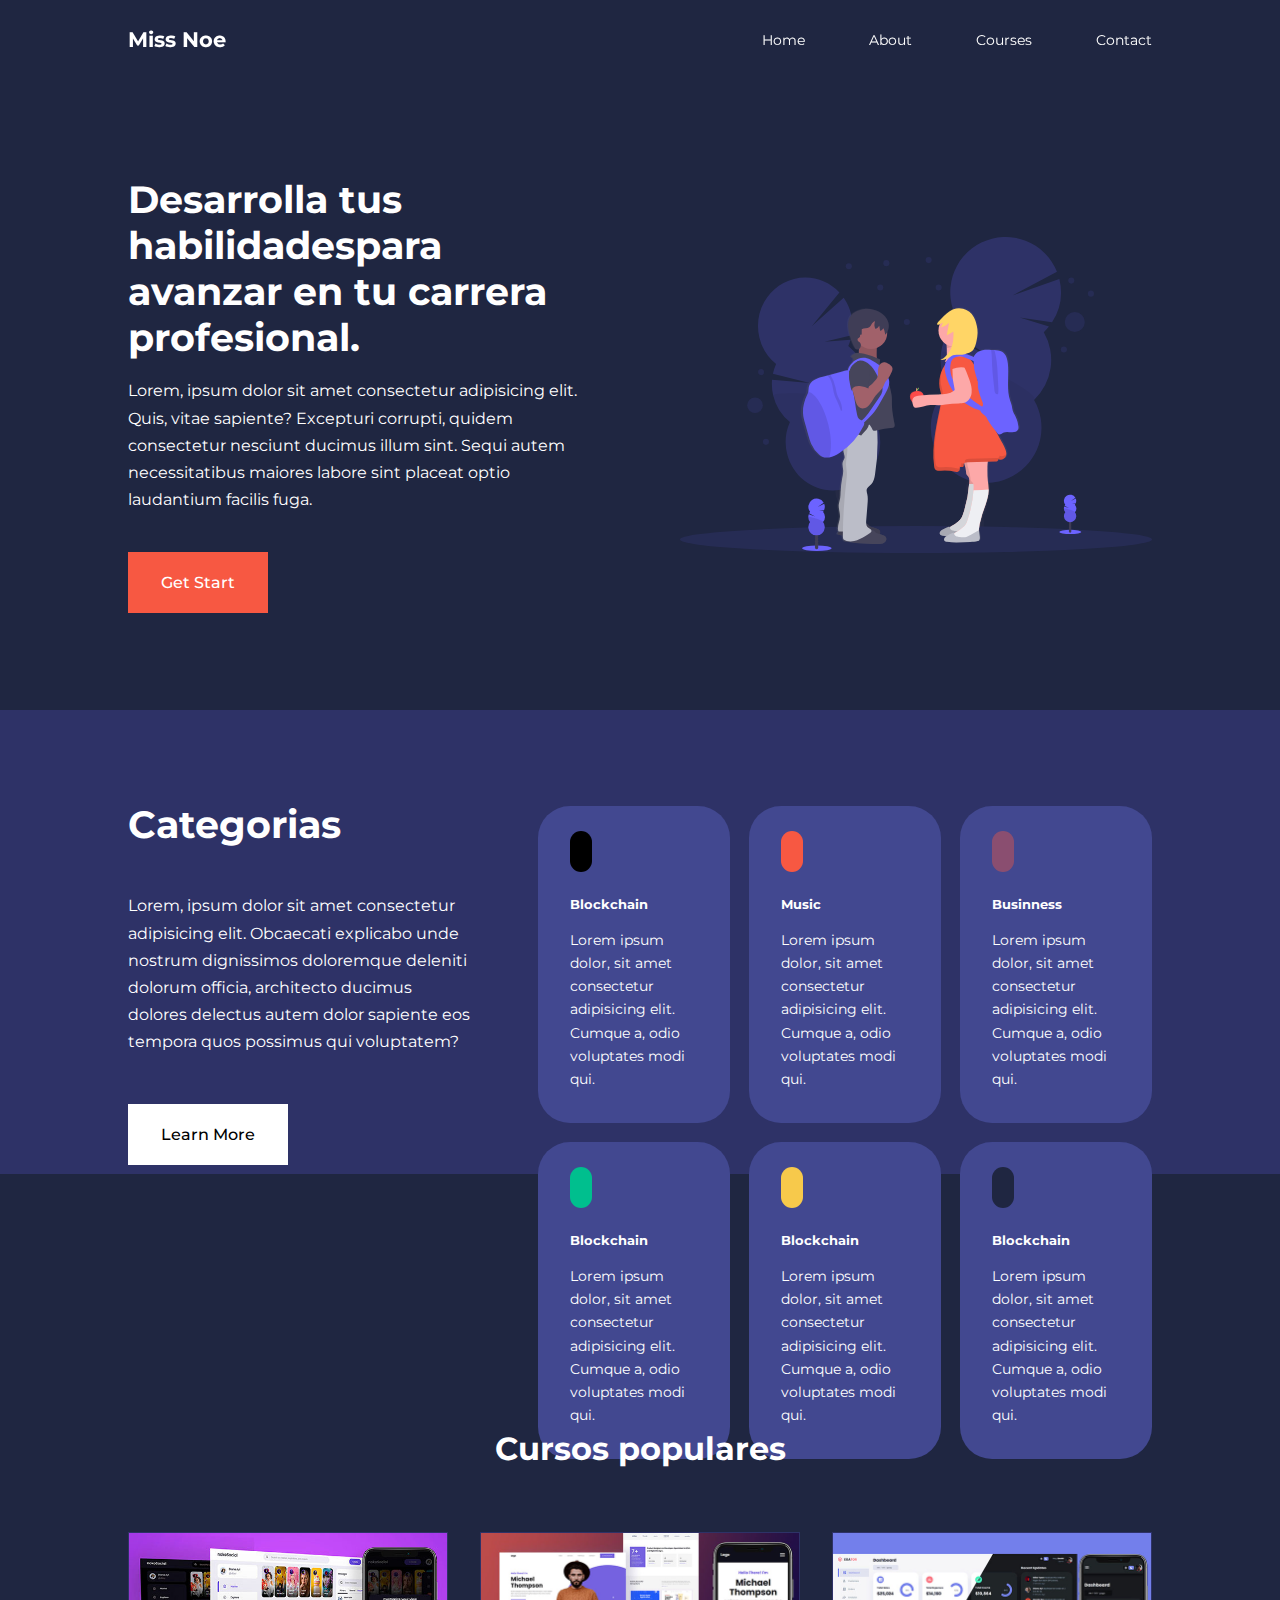
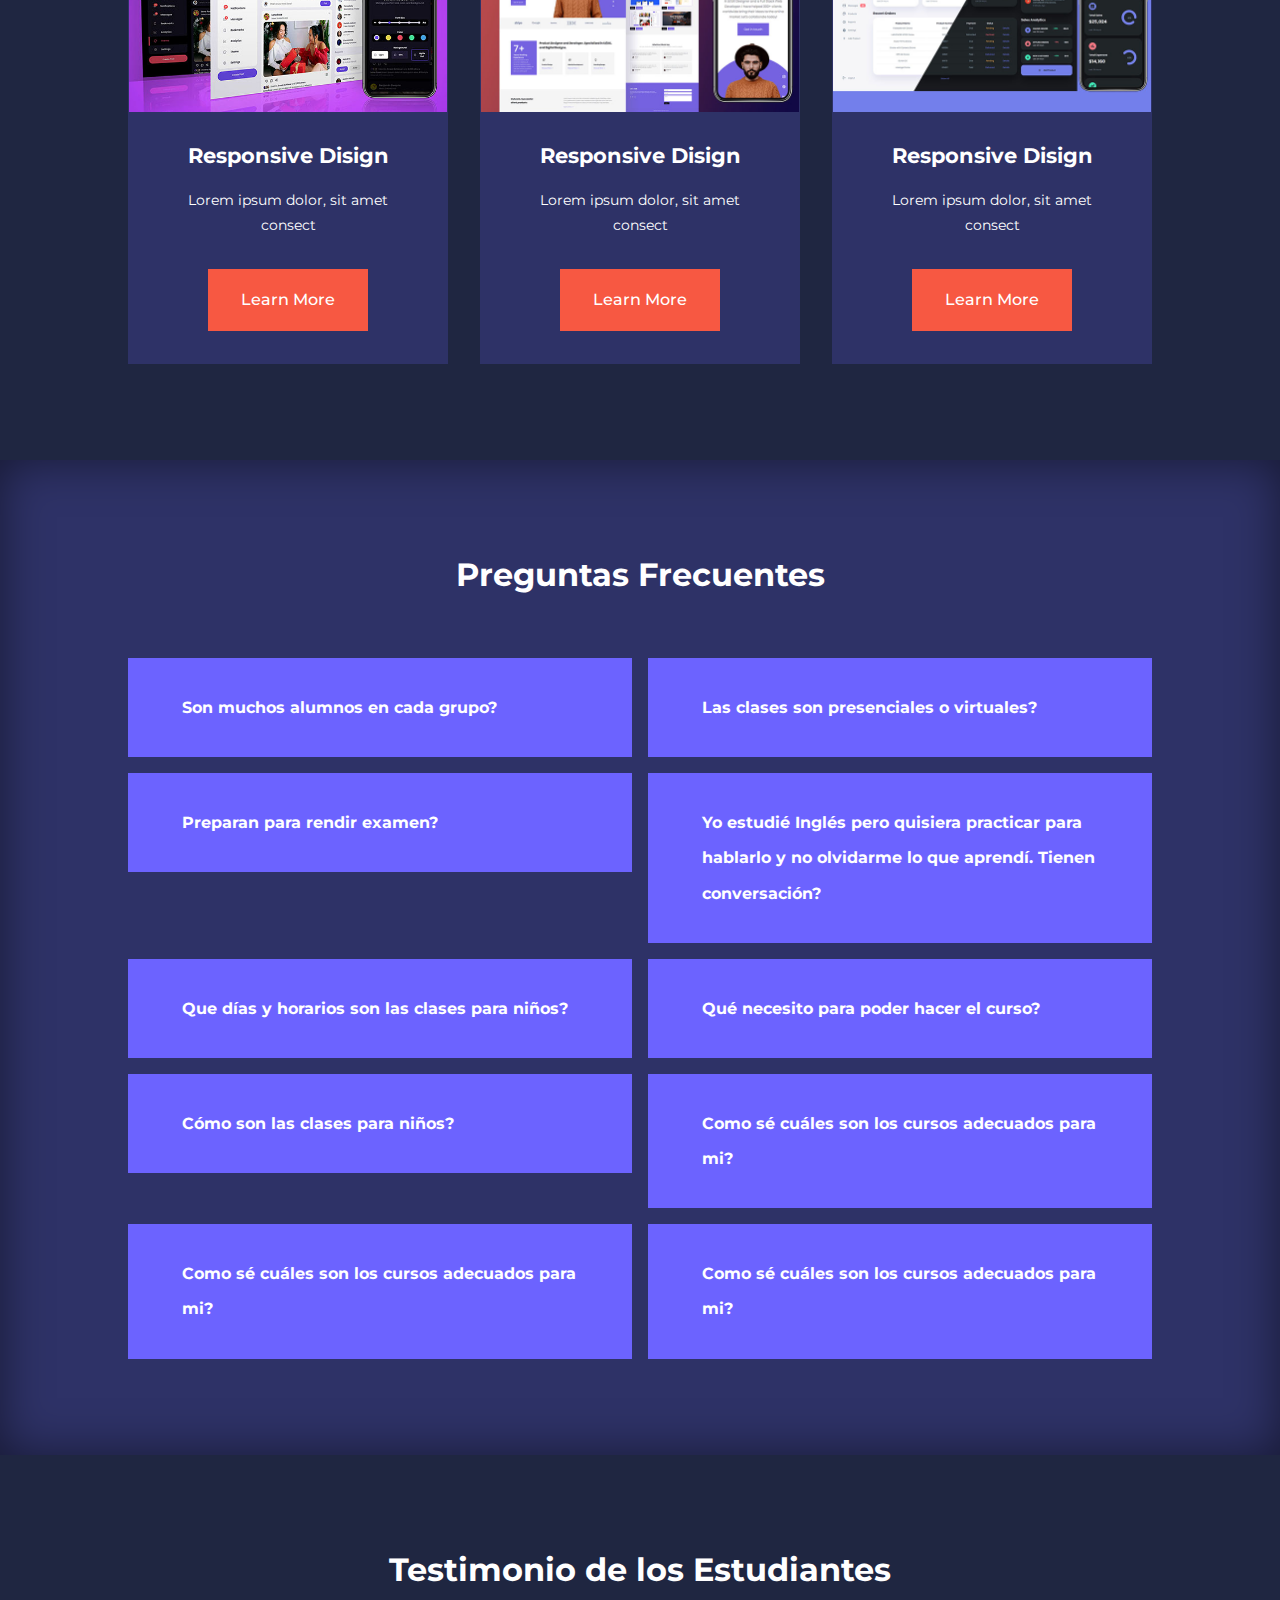
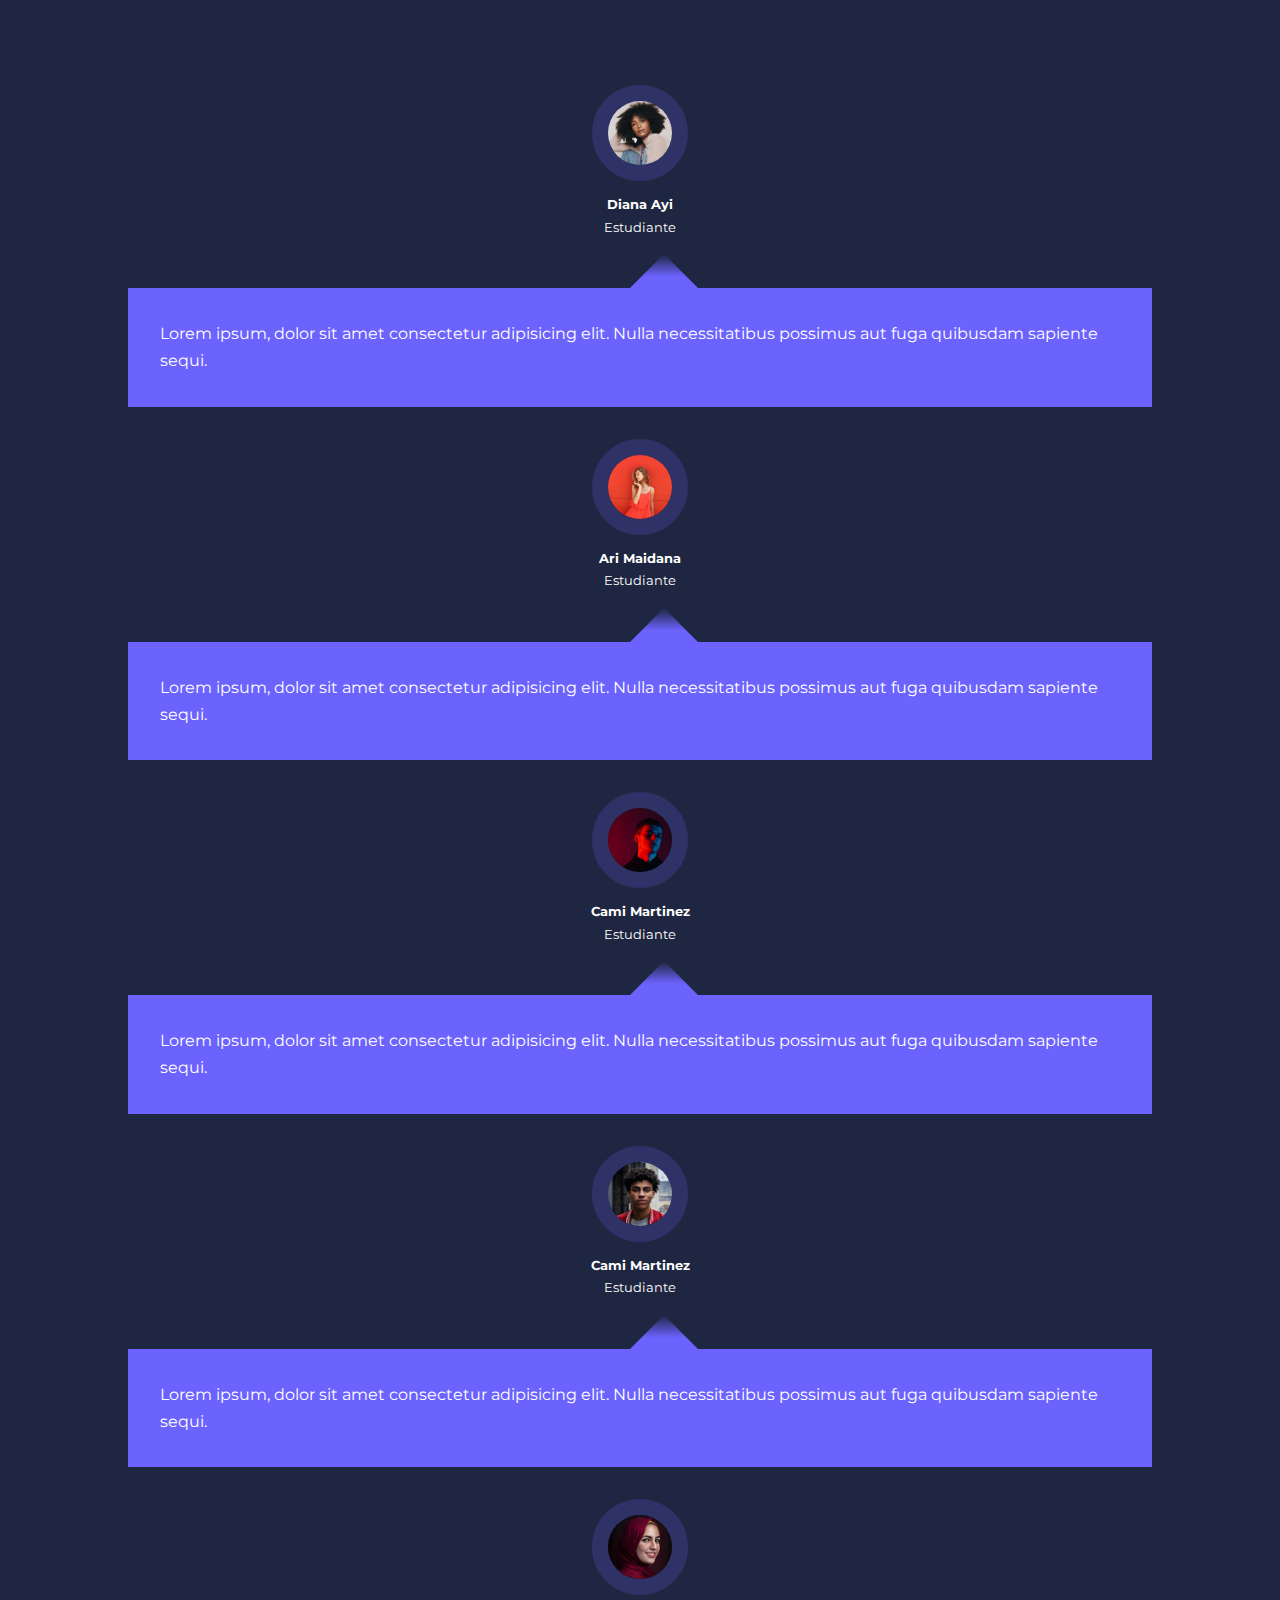
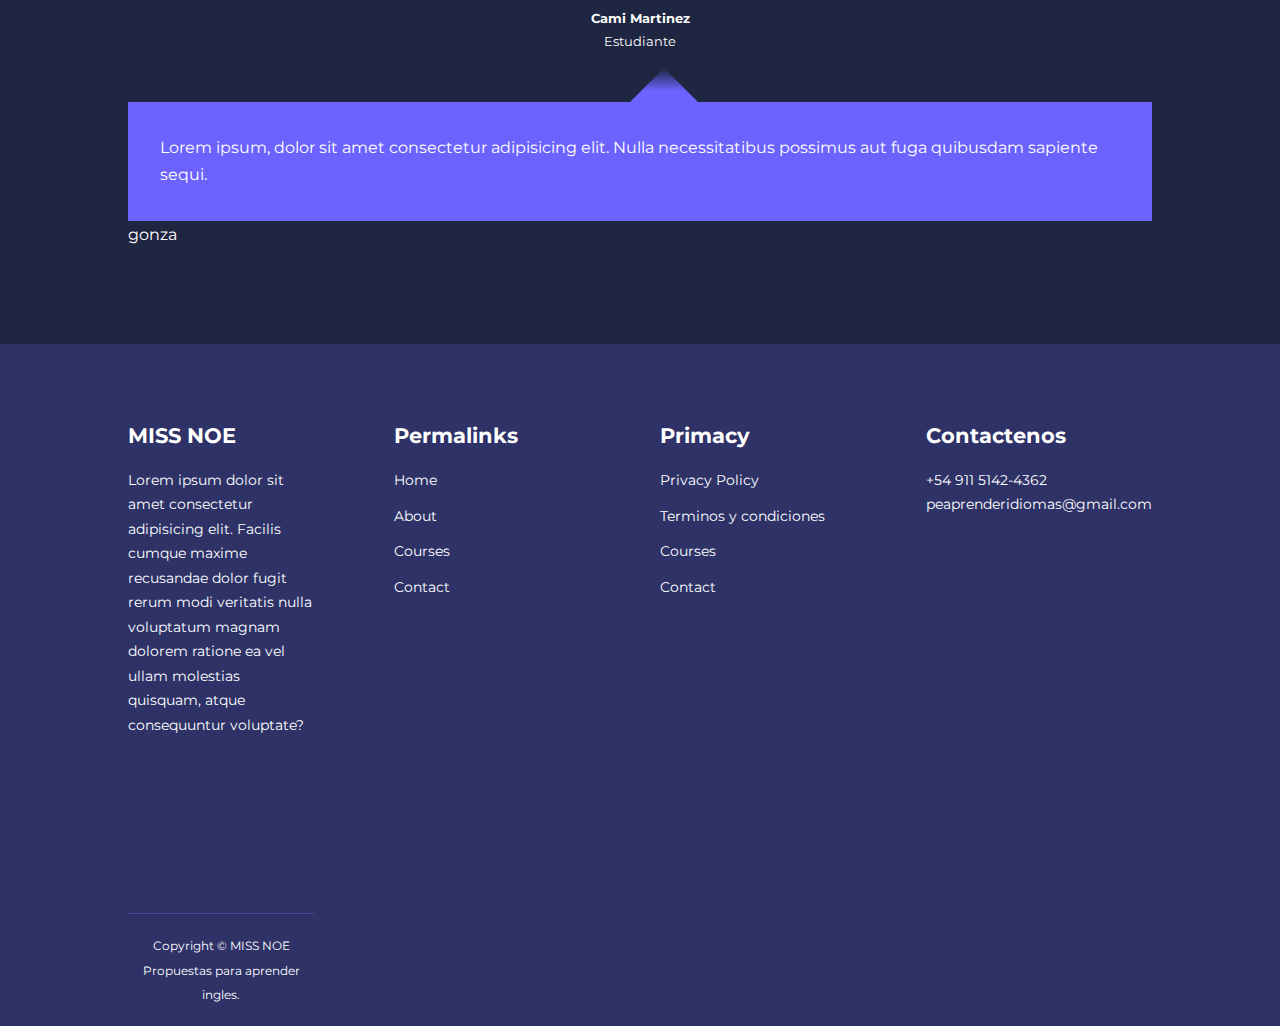
==== index.html @ 883a01cc "add" ====
<!DOCTYPE html>
<html lang="es">

<head>
    <meta charset="UTF-8">
    <meta http-equiv="X-UA-Compatible" content="IE=edge">
    <meta name="viewport" content="width=device-width, initial-scale=1.0">
    <title>Miss</title>
    <!-- ICONSCOUT CDN -->
    <link rel="stylesheet" href="https://unicons.iconscout.com/release/v2.1.6/css/unicons.css">
    <!--GOOGLE FONTS (MONTSERRAT)-->
    <link rel="preconnect" href="https://fonts.googleapis.com">
    <link rel="preconnect" href="https://fonts.gstatic.com" crossorigin>
    <link href="https://fonts.googleapis.com/css2?family=Montserrat:wght@300;400;500;600;700;800;900&display=swap"
        rel="stylesheet">

    <!-- SWIPER CSS -->
   <!-- <link rel="stylesheet" href="https://unpkg.com/swiper/swiper-bundle.min.css" />-->


    <link rel="stylesheet" href="./css/style.css">

</head>

<body>
    <nav>
        <div class="container nav_container">
            <a href="index.html">
                <h4>Miss Noe</h4>
            </a>
            <ul class="nav_menu">
                <li><a href="index.html">Home</a></li>
                <li><a href="about.html">About</a></li>
                <li><a href="courses.html">Courses</a></li>
                <li><a href="contact.html">Contact</a></li>
            </ul>
            <button id="open-menu-btn"><i class="uil uil-bars"></i></button>
            <button id="close-menu-btn"><i class="uil uil-multiply"></i></button>
        </div>


    </nav>

    <!-- Contenido de la página va aquí -->
    <header>
        <div class="container header_container">
            <div class="header_left">
                <h1>Desarrolla tus habilidadespara avanzar en tu carrera profesional.</h1>
                <p>Lorem, ipsum dolor sit amet consectetur adipisicing elit. Quis, vitae sapiente? Excepturi corrupti,
                    quidem consectetur nesciunt ducimus illum sint. Sequi autem necessitatibus maiores labore sint
                    placeat
                    optio laudantium facilis fuga.
                </p>
                <a href="courses.html" class="btn btn-primary">Get Start</a>

            </div>
            <div class="header_right">
                <div class="header_right-image">
                    <img src="images/header.svg">
                </div>

            </div>
        </div>

    </header>

    <section class="categories">
        <div class="container categories_container">
            <div class="categories_left">
                <h1>Categorias</h1>
                <p>Lorem, ipsum dolor sit amet consectetur adipisicing elit. Obcaecati explicabo unde nostrum
                    dignissimos doloremque
                    deleniti dolorum officia, architecto ducimus dolores delectus autem dolor sapiente eos tempora quos
                    possimus qui voluptatem?
                </p>
                <a href="#" class="btn">Learn More</a>
            </div>
            <div class="categories_right">
                <article class="category">
                    <span class="category_icon"><i class="uil uil-bitcoin-circle"></i></span>
                    <h5>Blockchain</h5>
                    <p>Lorem ipsum dolor, sit amet consectetur adipisicing elit. Cumque a, odio voluptates modi qui.</p>
                </article>

                <article class="category">
                    <span class="category_icon"><i class="uil uil-music"></i></span>
                    <h5>Music</h5>
                    <p>Lorem ipsum dolor, sit amet consectetur adipisicing elit. Cumque a, odio voluptates modi qui.</p>
                </article>

                <article class="category">
                    <span class="category_icon"><i class="uil uil-puzzle-piece"></i></span>
                    <h5>Businness</h5>
                    <p>Lorem ipsum dolor, sit amet consectetur adipisicing elit. Cumque a, odio voluptates modi qui.</p>
                </article>

                <article class="category">
                    <span class="category_icon"><i class="uil uil-bitcoin-circle"></i></span>
                    <h5>Blockchain</h5>
                    <p>Lorem ipsum dolor, sit amet consectetur adipisicing elit. Cumque a, odio voluptates modi qui.</p>
                </article>

                <article class="category">
                    <span class="category_icon"><i class="uil uil-bitcoin-circle"></i></span>
                    <h5>Blockchain</h5>
                    <p>Lorem ipsum dolor, sit amet consectetur adipisicing elit. Cumque a, odio voluptates modi qui.</p>
                </article>

                <article class="category">
                    <span class="category_icon"><i class="uil uil-bitcoin-circle"></i></span>
                    <h5>Blockchain</h5>
                    <p>Lorem ipsum dolor, sit amet consectetur adipisicing elit. Cumque a, odio voluptates modi qui.</p>
                </article>

            </div>
    </section>

    <!-========= FIN DE CATEGORIAS=========->

        <section class="courses">
            <h2>Cursos populares</h2>
            <div class="container courses_container">
                <article class="course">
                    <div class="course_image">
                        <img src="./images/course1.jpg">
                    </div>
                    <div class="course_info">
                        <h4>Responsive Disign</h4>
                        <p>Lorem ipsum dolor, sit amet consect</p>
                        <a href="course.html" class="btn btn-primary">Learn More</a>
                    </div>
                </article>

                <article class="course">
                    <div class="course_image">
                        <img src="./images/course2.jpg">
                    </div>
                    <div class="course_info">
                        <h4>Responsive Disign</h4>
                        <p>Lorem ipsum dolor, sit amet consect</p>
                        <a href="course.html" class="btn btn-primary">Learn More</a>
                    </div>
                </article>

                <article class="course">
                    <div class="course_image">
                        <img src="./images/course3.jpg">
                    </div>
                    <div class="course_info">
                        <h4>Responsive Disign</h4>
                        <p>Lorem ipsum dolor, sit amet consect</p>
                        <a href="course.html" class="btn btn-primary">Learn More</a>
                    </div>
                </article>
            </div>
        </section>

        <!-========= FIN DE CURSOS POPULARES=========->

            <section class="faqs">
                <h2>Preguntas Frecuentes</h2>
                <div class="container faqs_container">
                    <article class="faq">
                        <div class="faq_icon"><i class="uil uil-plus"></i></div>
                        <div class="question_answer">
                            <h4>Son muchos alumnos en cada grupo?</h4>
                            <p>Trabajamos en grupos reducidos para brindar un trato personalizado en el proceso de
                                adquisicion del idioma.</p>
                        </div>
                    </article>

                    <article class="faq">
                        <div class="faq_icon"><i class="uil uil-plus"></i></div>
                        <div class="question_answer">
                            <h4>Las clases son presenciales o virtuales?</h4>
                            <p> Las clases son online por Zoom y en tiempo real. Además utilizamos WhatsApp para
                                consultas más allá de la clase.
                                A partir de los grupos de adolescentes se utiliza Classroom para reforzar y registrar lo
                                trabajado de manera asincrónica.</p>
                        </div>
                    </article>

                    <article class="faq">
                        <div class="faq_icon"><i class="uil uil-plus"></i></div>
                        <div class="question_answer">
                            <h4>Preparan para rendir examen?</h4>
                            <p>Si! Consultanos para saber sobre nuestro novedoso sistema de exámenes.</p>
                        </div>
                    </article>

                    <article class="faq">
                        <div class="faq_icon"><i class="uil uil-plus"></i></div>
                        <div class="question_answer">
                            <h4>Yo estudié Inglés pero quisiera practicar para hablarlo y no olvidarme lo que aprendí.
                                Tienen conversación?</h4>
                            <p> Tenes que unirte a nuestro club de conversación!</p>
                        </div>
                    </article>

                    <article class="faq">
                        <div class="faq_icon"><i class="uil uil-plus"></i></div>
                        <div class="question_answer">
                            <h4>Que días y horarios son las clases para niños? </h4>
                            <p>Contamos con una amplia disponibilidad horaria de acuerdo con edad y nivel.</p>
                        </div>
                    </article>

                    <article class="faq">
                        <div class="faq_icon"><i class="uil uil-plus"></i></div>
                        <div class="question_answer">
                            <h4>Qué necesito para poder hacer el curso? </h4>
                            <p>Un dispositivo conectado a internet!</p>
                        </div>
                    </article>

                    <article class="faq">
                        <div class="faq_icon"><i class="uil uil-plus"></i></div>
                        <div class="question_answer">
                            <h4>Cómo son las clases para niños?</h4>
                            <p>En cada clase el juego funciona como eje vertebrador de la interacción oral, la escucha
                                atenta, la comprensión lectora y la producción escrita.</p>
                        </div>
                    </article>

                    <article class="faq">
                        <div class="faq_icon"><i class="uil uil-plus"></i></div>
                        <div class="question_answer">
                            <h4>Como sé cuáles son los cursos adecuados para mi?</h4>
                            <p>Lorem ipsum dolor sit amet consectetur adipisicing elit..</p>
                        </div>
                    </article>

                    <article class="faq">
                        <div class="faq_icon"><i class="uil uil-plus"></i></div>
                        <div class="question_answer">
                            <h4>Como sé cuáles son los cursos adecuados para mi?</h4>
                            <p>Lorem ipsum dolor sit amet consectetur adipisicing elit..</p>
                        </div>
                    </article>

                    <article class="faq">
                        <div class="faq_icon"><i class="uil uil-plus"></i></div>
                        <div class="question_answer">
                            <h4>Como sé cuáles son los cursos adecuados para mi?</h4>
                            <p>Lorem ipsum dolor sit amet consectetur adipisicing elit..</p>
                        </div>
                    </article>
                </div>
            </section>


            <!-========= FIN DE PREGUNTAS FRECUENTES=========->

                <section class="container testimonials_Container">
                    <h2>Testimonio de los Estudiantes</h2>
                    <div class="swiper-wrapper">
                        <article class="testimonial swiper-slide swiper-slide-center">
                            <div class="avatar">
                                <img src="./images/avatar1.jpg" alt="">
                            </div>
                            <div class="testimonial_info">
                                <h5>Diana Ayi</h5>
                                <small>Estudiante</small>
                            </div>
                            <div class="testimonial_body">
                                <p>Lorem ipsum, dolor sit amet consectetur adipisicing elit. Nulla
                                    necessitatibus possimus aut fuga quibusdam sapiente sequi.</p>
                            </div>
                        </article>

                        <article class="testimonial swiper-slide swiper-slide-center">
                            <div class="avatar">
                                <img src="./images/avatar6.jpg" alt="">
                            </div>
                            <div class="testimonial_info">
                                <h5>Ari Maidana</h5>
                                <small>Estudiante</small>
                            </div>
                            <div class="testimonial_body">
                                <p>Lorem ipsum, dolor sit amet consectetur adipisicing elit. Nulla
                                    necessitatibus possimus aut fuga quibusdam sapiente sequi.</p>
                            </div>
                        </article>

                        <article class="testimonial swiper-slide swiper-slide-center">
                            <div class="avatar">
                                <img src="./images/avatar2.jpg" alt="">
                            </div>
                            <div class="testimonial_info">
                                <h5>Cami Martinez</h5>
                                <small>Estudiante</small>
                            </div>
                            <div class="testimonial_body">
                                <p>Lorem ipsum, dolor sit amet consectetur adipisicing elit. Nulla
                                    necessitatibus possimus aut fuga quibusdam sapiente sequi.</p>
                            </div>
                        </article>


                        <article class="testimonial swiper-slide swiper-slide-center">
                            <div class="avatar">
                                <img src="./images/avatar3.jpg" alt="">
                            </div>
                            <div class="testimonial_info">
                                <h5>Cami Martinez</h5>
                                <small>Estudiante</small>
                            </div>
                            <div class="testimonial_body">
                                <p>Lorem ipsum, dolor sit amet consectetur adipisicing elit. Nulla
                                    necessitatibus possimus aut fuga quibusdam sapiente sequi.</p>
                            </div>
                        </article>


                        <article class="testimonial swiper-slide swiper-slide-center">
                            <div class="avatar">
                                <img src="./images/avatar4.jpg" alt="">
                            </div>
                            <div class="testimonial_info">
                                <h5>Cami Martinez</h5>
                                <small>Estudiante</small>
                            </div>
                            <div class="testimonial_body">
                                <p>Lorem ipsum, dolor sit amet consectetur adipisicing elit. Nulla
                                    necessitatibus possimus aut fuga quibusdam sapiente sequi.</p>
                            </div>
                        </article>
                    </div>
                    <div class="swiper-pagination">gonza</div>
                </section>


                <footer class="footer">
                    <div class="container footer_container">
                        <div class="footer_1">
                            <a href="index.html" class="footer_logo">
                                <h4>MISS NOE</h4>
                            </a>
                            <p>Lorem ipsum dolor sit amet consectetur adipisicing elit. Facilis cumque maxime recusandae
                                dolor fugit rerum modi veritatis nulla voluptatum magnam dolorem ratione ea vel ullam
                                molestias quisquam, atque consequuntur voluptate?
                            </p>
                        </div>
                
                        <div class="footer_2">
                            <h4>Permalinks</h4>
                            <ul class="permalinks">
                                <li>
                                    <a href="index.html">Home</a>
                                </li>
                                <li>
                                    <a href="about.html">About</a>
                                </li>
                                <li>
                                    <a href="courses.html">Courses</a>
                                </li>
                                <li>
                                    <a href="contact.html">Contact</a>
                                </li>
                            </ul>
                        </div>
                
                        <div class="footer_3">
                            <h4>Primacy</h4>
                            <ul class="privacy">
                                <li><a href="#">Privacy Policy</a></li>
                                <li><a href="#">Terminos y condiciones</a></li>
                                <li><a href="#">Courses</a></li>
                                <li><a href="#">Contact</a></li>
                            </ul>
                        </div>
                
                        <div class="footer_4">
                            <h4>Contactenos</h4>
                            <div>
                                <p>+54 911 5142-4362</p>
                                <p>peaprenderidiomas@gmail.com</p>
                            </div>
                            <ul class="footer_socials">
                                <li><a href="#"><i class="uil uil-facebook-f"></i></a></li>
                                <li><a href="#"><i class="uil uil-instagram-alt"></i></a></li>
                                <li><a href="#"><i class="uil uil-twitter"></i></a></li>
                                <li><a href="#"><i class="uil uil-linkedin-alt"></i></a></li>
                            </ul>
                        </div>
                
                        <div class="footer_copyright">
                            <small>Copyright &copy; MISS NOE Propuestas para aprender ingles.</small>
                        </div>
                    </div>
                </footer>
                




                <!-- Scripts de JavaScript van al final del cuerpo para mejorar el rendimiento de la carga -->
                <script src="./main.js"></script>
                <!--<script src="https://unpkg.com/swiper/swiper-bundle.min.js"></script>
               



             
                <script>
                    // Inicializar Swiper
                    var swiper = new Swiper('.testimonials_Container', {
                        slidesPerView: 'auto',
                        spaceBetween: 30,
                        pagination: {
                            el: '.swiper-pagination',
                            clickable: true,
                        },
                        breakpoints: {
                            768: {
                                slidesPerView: 2,
                                spaceBetween: 20,
                            },
                            1024: {
                                slidesPerView: 3,
                                spaceBetween: 30,
                            },
                            1440: {
                                slidesPerView: 4,
                                spaceBetween: 40,
                            },
                            1920: {
                                slidesPerView: 5,
                                spaceBetween: 50,
                            },
                        },
                    });

                    


                </script> -->


</body>

</html>
---- css/style.css ----
* {
    margin: 0;
    padding: 0;
    border: 0;
    outline: 0;
    text-decoration: none;
    list-style: none;
    box-sizing: border-box;
}

:root{

 --color-primary: #6c63ff;
 --color-suuuess: #00bf8e;
 --color-warning: #f7c94b;
 --color-danger: #f75842;
 --color-danger-variant: rgba(247, 88, 66, 0.4);
 --color-white: #fff;
 --color-light: rgba(255, 255, 255, 0.7);
 --color-black: #000;
 --color-bg: #1f2641;
 --color-bg1:#2e3267;
 --color-bg2:#424890;
 --color-bg3:#ABEBC6;
 --color-bg4:#D1F2EB;

 --container-width-lg: 80%;
 --container-width-md: 90%;
 --container-width-sm: 94%;

 --transition: all 400ms ease;
}

body {
    font-family: "Montserrat", sans-serif;
    line-height: 1.7;
    color: var(--color-white);
    background-color: var(--color-bg);
}
.container{
    width: var(--container-width-lg);
    margin: 0 auto;
}

section{

    padding: 6rem 0;
}

section h2{
    text-align: center;
    margin-bottom: 4rem;
}

h1,
h2,
h3,
h4,
h5 {
  line-height: 1.2; 
}
h1{
    font-size: 2.4rem;
}
h2{
    font-size: 2rem;
}
h3{
    font-size: 1.6rem;
}
h4{
    font-size: 1.3rem;
}
a{
    color: var(--color-white);
}

img{
    width: 100%;
    display: block;
    object-fit: cover;
}

.btn{
    display: inline-block;
    background: var(--color-white);
    color: var(--color-black);
    padding: 1rem 2rem;
    border: 1px solid transparent;
    font-weight: 500;
    transition: var(--transition);
}

.btn:hover {
    background: transparent;
    color: var(--color-white);
    border-color: var(--color-white);
}

.btn-primary {
    background: var(--color-danger);
    color: var(--color-white);
}

/*---------------------- NAVBAR------*/

nav {
    background:transparent;
    width: 100vw;
    height: 5rem;
    position: fixed;
    top: 0;
    z-index: 11;
}
.window-scroll {
    background: var(--color-primary);
    box-shadow: 0 1rem 2rem rgba(0, 0, 0, 0.2);
}
.nav_container {
    height: 100%;
    display: flex;
    justify-content: space-between;
    align-items: center;
}
nav button {
    display: none;
}

.nav_menu {
    display: flex;
    align-items: center;
    gap: 4rem;
}
.nav_menu a{
    font-size: 0.9rem;
    transition: var(--transition);
}

.nav_menu a:hover{
    color: var(--color-bg2);
}

/*-------HEADER--------*/

header{
    position: relative;
    top: 5rem;
    overflow: hidden;
    height: 70vh;
    margin-bottom: 5rem;
}

.header_container {
    display: grid;
    grid-template-columns: 1fr 1fr;
    align-items: center;
    gap: 5rem;
    height: 100%;
}

.header_left p {
    margin: 1rem 0 2.4rem;
}

/*------- CATEGORIAS --------*/

.categories{
    background: var(--color-bg1);
    height: 29rem;
}
.categories h1{
    line-height: 1;
    margin-bottom: 3rem;
}

.categories_container{
    display: grid;
    grid-template-columns: 40% 60%;
 
}
.categories_left{
    margin-right: 4rem;
}

.categories_left p {
    margin: 1rem 0 3rem;
}
.categories_right{
    display: grid;
    grid-template-columns: repeat(3, 1fr);
    gap: 1.2rem;
}

.category{
    background: var(--color-bg2);
    padding: 2rem;
    border-radius: 2rem;
    transition: var(--transition);
}
.category:hover{
    box-shadow: 0 3rem 3rem rgba(0, 0, 0, 0.3);
    z-index: 1;
}

.category:nth-child(1) .category_icon{
    background:var(--color-black) ;

}

.category:nth-child(2) .category_icon{
    background: var(--color-danger);

}

.category:nth-child(3) .category_icon{
    background: var(--color-danger-variant);

}

.category:nth-child(4) .category_icon{
    background: var(--color-suuuess);

}

.category:nth-child(5) .category_icon{
    background: var(--color-warning);

}

.category:nth-child(6) .category_icon{
    background: var(--color-bg);

}

.category_icon{
    background: var(--color-primary);
    padding: 0.7rem;
    border-radius: 0.9rem;
}

.category h5{
    margin: 2rem 0 1rem;

}
.category p{
    font-size: 0.85rem;
}

/*------- CURSOS POPULARES --------*/


.courses{
    margin-top: 10rem;
}

.courses_container{
    display: grid;
    grid-template-columns: repeat(3, 1fr);
    gap: 2rem;
}

.course {
    background: var(--color-bg1);
    text-align: center;
    border: 1px solid transparent;
    transition: var(--transition);
}
.course:hover{
    background: transparent;
    border-color: var(--color-primary);

}
.course_info{
    padding: 2rem;
}

.course_info p {
    margin: 1.2rem 0 2rem;
    font-size: 0.9rem;
}


/*------- PREGUNTAS FRECUENTES --------*/

.faqs{

    background: var(--color-bg1);
    box-shadow: inset 0 0 3rem rgba(0, 0, 0, 0.5);
}

.faqs_container{
    display: grid;
    grid-template-columns: 1fr 1fr;
    gap: 1rem;
}

.faq{
    padding: 2rem;
    display: flex;
    align-items: center;
    gap: 1.4rem;
    height: fit-content;
    background: var(--color-primary);
    cursor: pointer;

}

.faq h4{
    font-size: 1rem;
    line-height: 2.2;
}

.faq_icon{
    align-self: flex-start;
    font-size: 1.2rem;
}

.faq p{
    margin-top: 0.8rem;
    display: none;
}
.faq.open p{
    display: block;
}

/*------- TESTIMONIO --------*/

.testimonials__container{
    overflow-x: hidden;
    position: relative;
    margin-bottom: 5rem;
}

.testimonial{
    padding-top: 2rem;
}

.avatar{
    width: 6rem;
    height: 6rem;
    border-radius: 50%;
    overflow: hidden;
    margin: 0 auto 1rem;
    border: 1rem solid var(--color-bg1);
}

.testimonial_info{
    text-align: center;
}

.testimonial_body{
    background: var(--color-primary);
    padding: 2rem;
    margin-top: 3rem;
    position: relative;
}

.testimonial_body::before{

    content: "";
    display: block;
    background: linear-gradient(
        135deg,
        transparent,
        var(--color-primary),
        var(--color-primary),
        var(--color-primary)
    );
    width: 3rem;
    height: 3rem;
    position: absolute;
    left: 50%;
    top: -1.5rem;
    transform: rotate(45deg);
}

/*------- FOOTER --------*/

footer{

    background: var(--color-bg1);
    padding-top: 5rem;
    font-size: 0.9rem;
}

.footer_container{
    display: grid;
    grid-template-columns: repeat(4, 1fr);
    gap: 5rem;
}
.footer_container > div h4{
    margin-bottom: 1.2rem;
}

.footer_1 p{
    margin: 0 0 2rem;
}

footer ul li{
    margin-bottom: 0.7rem;
}

footer ul li a:hover{
    text-decoration: underline;

}

.footer_socials{
    display: flex;
    gap: 1rem;
    font-size: 1.2rem;
    margin-top: 2rem;
}
.footer_copyright{
    text-align: center;
    margin-top: 4rem;
    padding: 1.2rem 0;
    border-top: 1px solid var(--color-bg2);
}


/*---------- MEDIA QUERIS (TABLETS) ---------*/


@media screen and (max-width: 1024px) {
    body{
        background:#AF7AC5 ;

    }
    .container{
        width: var(--container-width-md);
    }
    h1{
        font-size: 2.2rem;
    }
    h2{
        font-size: 1.7rem;
    }
    h3{
        font-size: 1.4rem;

    }
    h4{
        font-size: 1.2rem;
    }

    
/*---------- NAVBAR ---------*/

nav button {
    display: inline-block;
    background: transparent;
    font-size: 1.8rem;
    color: var(--color-white);
    cursor: pointer;
}
nav button#close-menu-btn{
    display: none;
}

.nav_menu{
    position: fixed;
    top: 5rem;
    right: 5%;
    height: fit-content;
    width: 18rem;
    flex-direction: column;
    gap: 0;
    display: none;
}
.nav_menu li{
    width: 100%;
    height: 5.8rem;
    animation: animateNavItems 400ms linear forwards;
    transform-origin: top right;
    opacity: 0;

}
.nav_menu li:nth-child(2){
    animation-delay: 200ms;
}


.nav_menu li:nth-child(3){
    animation-delay: 400ms;
}


.nav_menu li:nth-child(4){
    animation-delay: 600ms;
}






@keyframes animateNavItems {
    0%{
        transform: rotateZ(-90deg) rotateX(90deg) scale(0.1);
    }
    100%{
        transform: rotateZ(0) rotateX(0) scale(1);
        opacity: 1;
    }
}

.nav_menu li a {
    background: var(--color-primary);
    box-shadow: -4rem 6rem 10rem rgba(0, 0, 0, 0.6);
    width: 100%;
    height: 100%;
    display: grid;
    place-items: center;
   /* transition: background 0.3s ease, color 0.3s ease;  Agrega una transición suave */
}

.nav_menu li a:hover {
    background: var(--color-bg2);
    color: var(--color-white);
}

/*-------------- HEADER -----------------------------------*/

header{
    height: 52vh;
    margin-bottom: 4rem;
}

.header_container {
    gap: 0;
    padding-bottom: 3rem;
}

/*-------------- CATEGORIAS ---------------------*/
.categories{
    height: auto;
}
.categories_container{
    grid-template-columns: 1fr;
    gap: 3rem;
}
.categories_left{
    margin-right: 0;
}

/*-------------- CURSOS POPULARES ---------------------*/
.course{
    margin-top: 0;
}
.courses_container{
    grid-template-columns: 1fr 1fr;
}

/*-------------- PREGUNT FRECUENTES ---------------------*/
.faqs_container{
    grid-template-columns: 1fr;
}
.faq{
    padding: 1.5rem;
}

/*-------------- FOOTER ---------------------*/
.footer_container{
    grid-template-columns: 1fr 1fr;
}


}
/*-------------- MEDIA QUERIES (PHONE) ---------------------*/

@media screen and (max-width: 768px){
body{
    background: red;
}

.container{
    width: var(--container-width-sm);
}
/*-------------- NAVBAR ---------------------*/
.nav_menu{
    right: 3%;
}
/*-------------- HEADER ---------------------*/
header{
    height: 100vh;
}

.header_container{
    grid-template-columns: 1fr;
    text-align: center;
    margin-top: 0;
}

.header_left p {
    margin-bottom: 1.3rem;
}

/*-------------- CATEGORIAS ---------------------*/
.categories_right{
    grid-template-columns: 1fr 1fr;
    gap: 0.7rem;
}

.category{
    padding: 1rem;
    border-radius: 1rem;
}

.category_icon{
    margin-top: 4px;
    display: inline-block;
}
/*-------------- CURSOS POPU ---------------------*/
.courses_container{
    grid-template-columns: 1fr;
}

/*-------------- TESTIMONIOS ---------------------*/
.testimonial_body{
    padding: 1.2rem;
}

/*-------------- FOOTER ---------------------*/
.footer_container{
    grid-template-columns: 1fr;
    text-align: center;
    gap: 2rem;
}

.footer_1 p{
    margin: 1rem auto;
}
.footer_socials{
    justify-content: center;
}













}
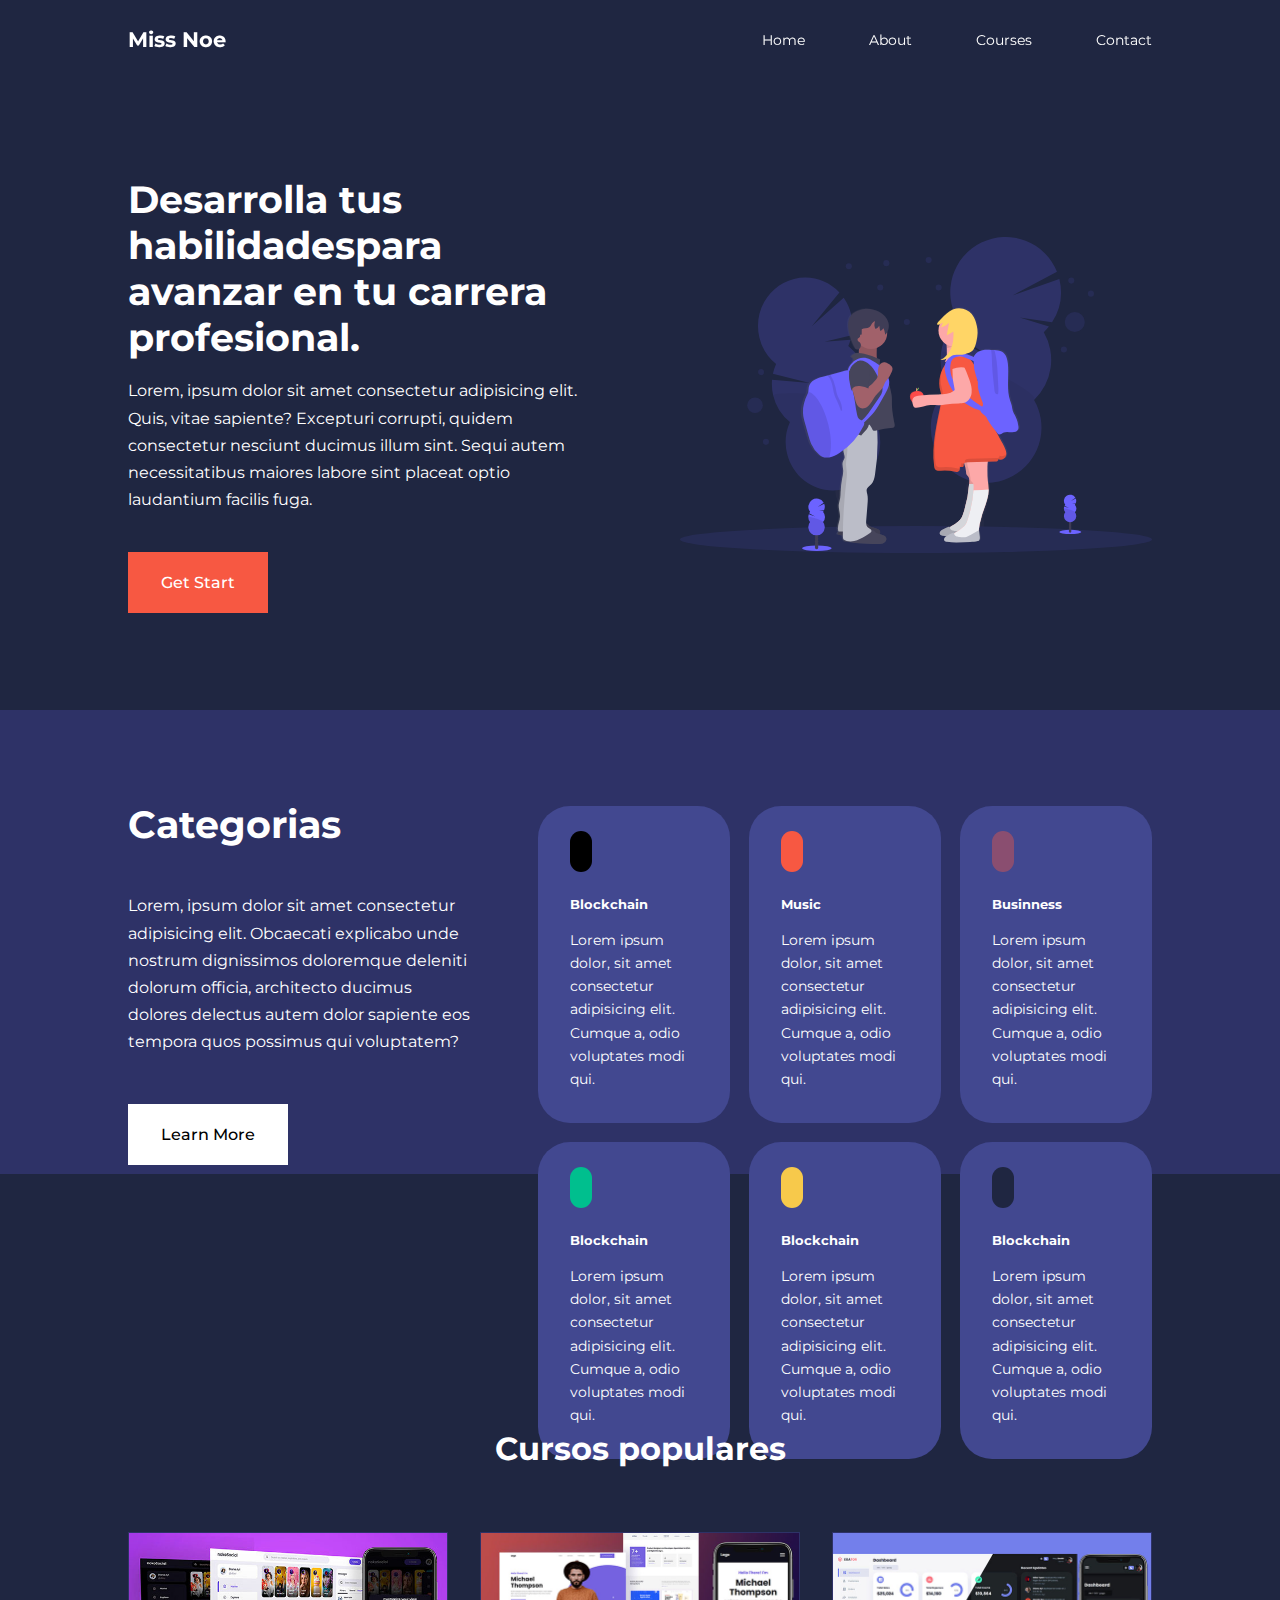
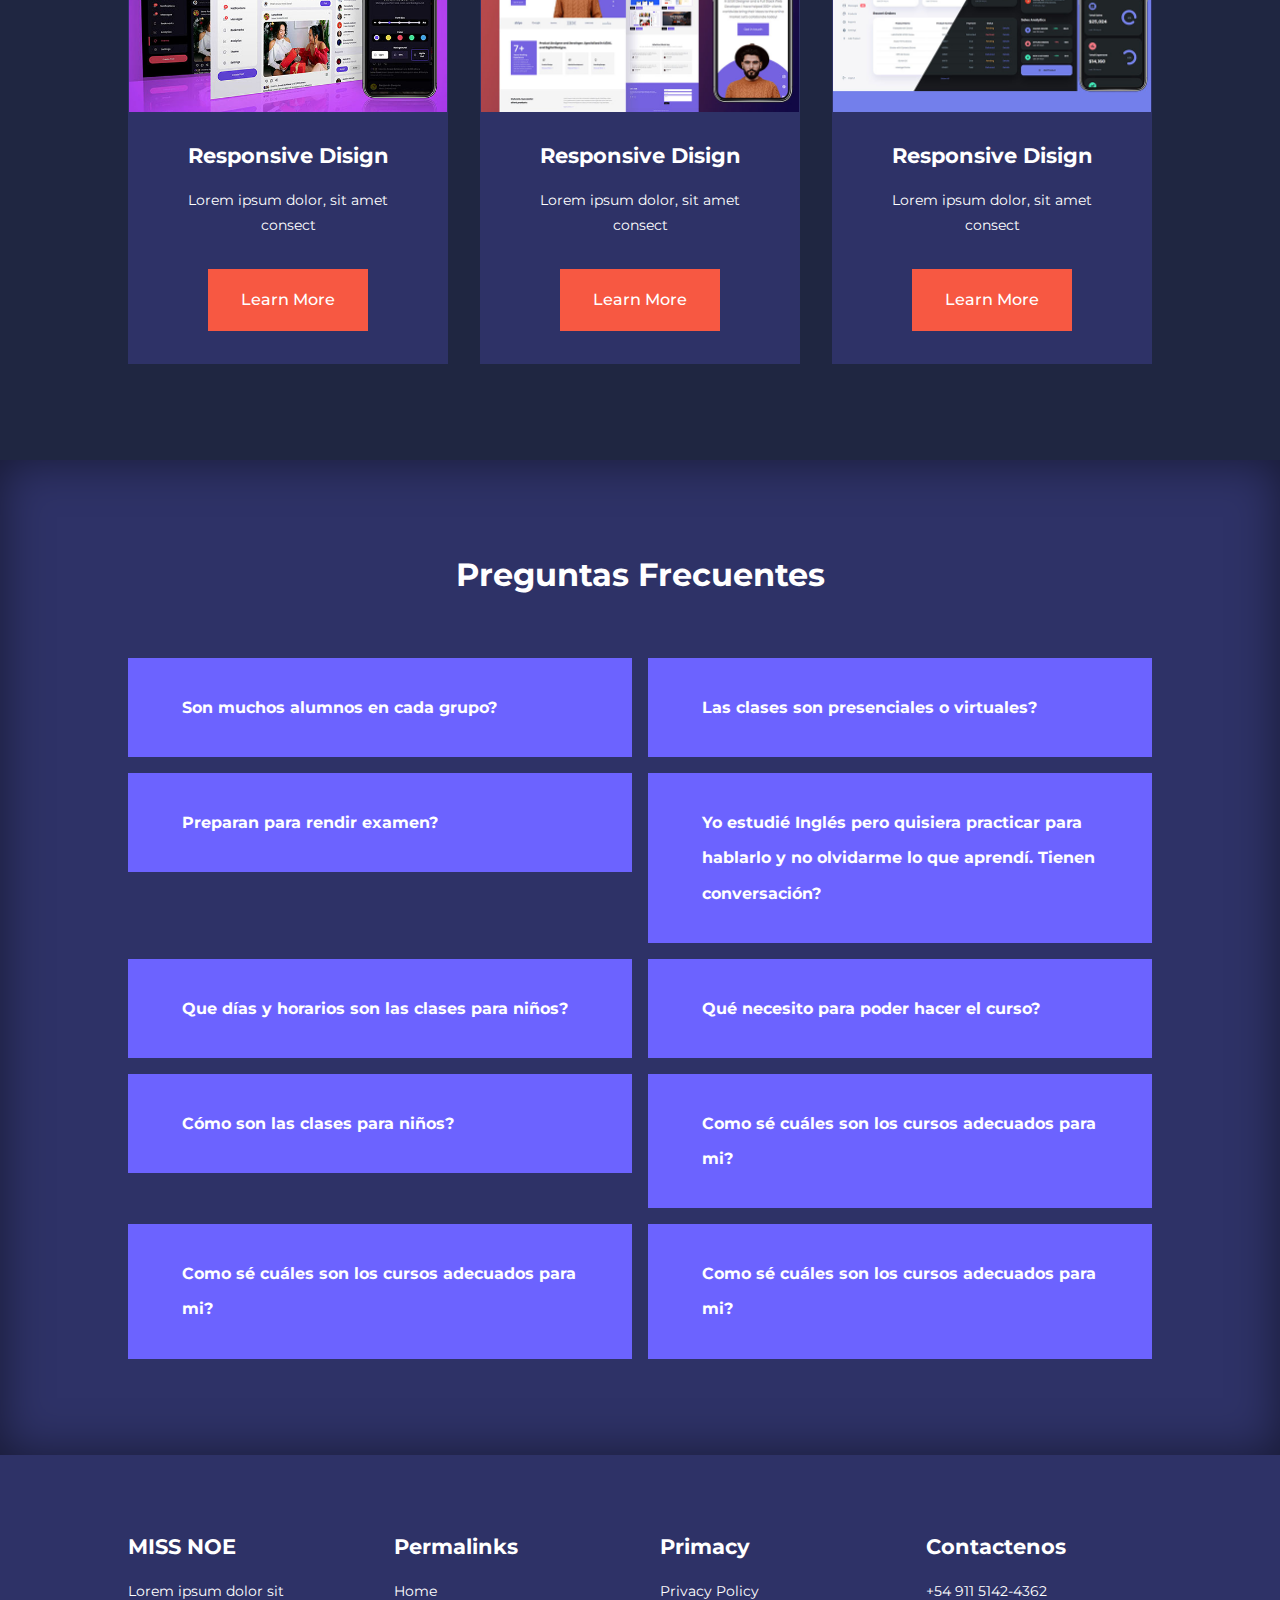
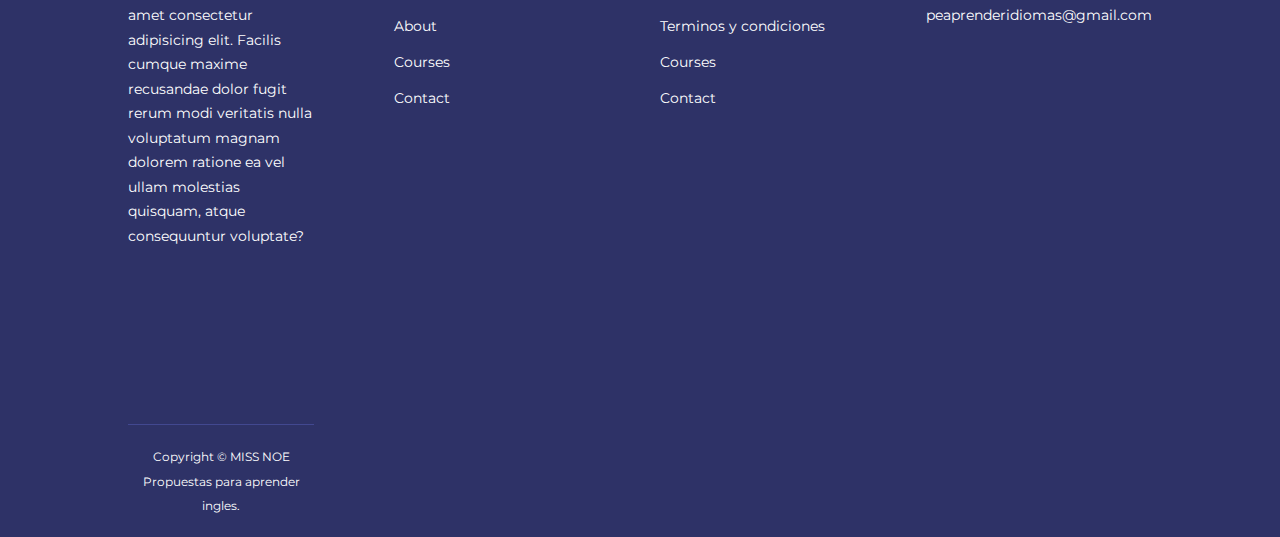
==== commit e6a7d862: "formspree" ====
--- a/index.html
+++ b/index.html
@@ -51,7 +51,7 @@
                     placeat
                     optio laudantium facilis fuga.
                 </p>
-                <a href="courses.html" class="btn btn-primary">Get Start</a>
+                <a href="test.html" class="btn btn-primary">Get Start</a>
 
             </div>
             <div class="header_right">
@@ -251,84 +251,7 @@
 
             <!-========= FIN DE PREGUNTAS FRECUENTES=========->
 
-                <section class="container testimonials_Container">
-                    <h2>Testimonio de los Estudiantes</h2>
-                    <div class="swiper-wrapper">
-                        <article class="testimonial swiper-slide swiper-slide-center">
-                            <div class="avatar">
-                                <img src="./images/avatar1.jpg" alt="">
-                            </div>
-                            <div class="testimonial_info">
-                                <h5>Diana Ayi</h5>
-                                <small>Estudiante</small>
-                            </div>
-                            <div class="testimonial_body">
-                                <p>Lorem ipsum, dolor sit amet consectetur adipisicing elit. Nulla
-                                    necessitatibus possimus aut fuga quibusdam sapiente sequi.</p>
-                            </div>
-                        </article>
-
-                        <article class="testimonial swiper-slide swiper-slide-center">
-                            <div class="avatar">
-                                <img src="./images/avatar6.jpg" alt="">
-                            </div>
-                            <div class="testimonial_info">
-                                <h5>Ari Maidana</h5>
-                                <small>Estudiante</small>
-                            </div>
-                            <div class="testimonial_body">
-                                <p>Lorem ipsum, dolor sit amet consectetur adipisicing elit. Nulla
-                                    necessitatibus possimus aut fuga quibusdam sapiente sequi.</p>
-                            </div>
-                        </article>
-
-                        <article class="testimonial swiper-slide swiper-slide-center">
-                            <div class="avatar">
-                                <img src="./images/avatar2.jpg" alt="">
-                            </div>
-                            <div class="testimonial_info">
-                                <h5>Cami Martinez</h5>
-                                <small>Estudiante</small>
-                            </div>
-                            <div class="testimonial_body">
-                                <p>Lorem ipsum, dolor sit amet consectetur adipisicing elit. Nulla
-                                    necessitatibus possimus aut fuga quibusdam sapiente sequi.</p>
-                            </div>
-                        </article>
-
-
-                        <article class="testimonial swiper-slide swiper-slide-center">
-                            <div class="avatar">
-                                <img src="./images/avatar3.jpg" alt="">
-                            </div>
-                            <div class="testimonial_info">
-                                <h5>Cami Martinez</h5>
-                                <small>Estudiante</small>
-                            </div>
-                            <div class="testimonial_body">
-                                <p>Lorem ipsum, dolor sit amet consectetur adipisicing elit. Nulla
-                                    necessitatibus possimus aut fuga quibusdam sapiente sequi.</p>
-                            </div>
-                        </article>
-
-
-                        <article class="testimonial swiper-slide swiper-slide-center">
-                            <div class="avatar">
-                                <img src="./images/avatar4.jpg" alt="">
-                            </div>
-                            <div class="testimonial_info">
-                                <h5>Cami Martinez</h5>
-                                <small>Estudiante</small>
-                            </div>
-                            <div class="testimonial_body">
-                                <p>Lorem ipsum, dolor sit amet consectetur adipisicing elit. Nulla
-                                    necessitatibus possimus aut fuga quibusdam sapiente sequi.</p>
-                            </div>
-                        </article>
-                    </div>
-                    <div class="swiper-pagination">gonza</div>
-                </section>
-
+                
 
                 <footer class="footer">
                     <div class="container footer_container">
@@ -396,47 +319,11 @@
 
                 <!-- Scripts de JavaScript van al final del cuerpo para mejorar el rendimiento de la carga -->
                 <script src="./main.js"></script>
-                <!--<script src="https://unpkg.com/swiper/swiper-bundle.min.js"></script>
+              
                
 
 
 
-             
-                <script>
-                    // Inicializar Swiper
-                    var swiper = new Swiper('.testimonials_Container', {
-                        slidesPerView: 'auto',
-                        spaceBetween: 30,
-                        pagination: {
-                            el: '.swiper-pagination',
-                            clickable: true,
-                        },
-                        breakpoints: {
-                            768: {
-                                slidesPerView: 2,
-                                spaceBetween: 20,
-                            },
-                            1024: {
-                                slidesPerView: 3,
-                                spaceBetween: 30,
-                            },
-                            1440: {
-                                slidesPerView: 4,
-                                spaceBetween: 40,
-                            },
-                            1920: {
-                                slidesPerView: 5,
-                                spaceBetween: 50,
-                            },
-                        },
-                    });
-
-                    
-
-
-                </script> -->
-
-
 </body>
 
 </html>--- a/css/style.css
+++ b/css/style.css
@@ -635,6 +635,86 @@
     justify-content: center;
 }
 
+/*--------- TEST --------------------------------*/
+
+img {
+	max-width: 100%; /* Establece el ancho máximo al 100% del contenedor */
+	height: auto; /* Mantiene la proporción de aspecto original de la imagen */
+	display: block; /* Elimina espacios en blanco alrededor de la imagen */
+	margin: 0 auto; /* Centra la imagen horizontalmente */
+}
+
+h1 {
+	text-align: center;
+	color: #ffffff;
+	font-family: Arial, sans-serif;
+	text-transform: uppercase;
+	background-color: #6e65d3;
+	padding: 10px;
+	border-radius: 5px;
+	box-shadow: 0 2px 4px rgba(0, 0, 0, 0.2);
+}
+
+h3 {
+	text-align: center;
+	color: #eeeeee;
+	font-family: Arial, sans-serif;
+	text-transform: uppercase;
+	background-color: #999999;
+	padding: 8px;
+	border-radius: 5px;
+	box-shadow: 0 2px 4px rgba(0, 0, 0, 0.2);
+}
+
+form {
+	max-width: 600px;
+	margin: 0 auto;
+	padding: 20px;
+	background-color: #fff;
+	box-shadow: 0px 0px 10px rgba(0, 0, 0, 0.2), 0px 0px 20px rgba(0, 0, 15, 0.5);
+}
+
+fieldset {
+	margin-bottom: 20px;
+	border: none;
+}
+
+legend {
+	font-weight: bold;
+	margin-bottom: 10px;
+}
+
+input[type="radio"] {
+	margin-right: 5px;
+}
+
+button[type="submit"] {
+	display: block;
+	margin: 0 auto;
+	padding: 10px 20px;
+	background-color: #6e65d3;
+	color: #fff;
+	border: none;
+	font-size: 16px;
+	cursor: pointer;
+	transition: background-color 0.3s ease;
+	border-radius: 20px;
+	/* adjust the value to your preference */
+}
+
+button[type="submit"]:hover {
+	background-color: #000000;
+}
+
+.result {
+	margin-top: 20px;
+	padding: 10px;
+	background-color: #6e65d3;
+	border-radius: 5px;
+	text-align: center;
+	color: #ffffff;
+}
+
 
 
 
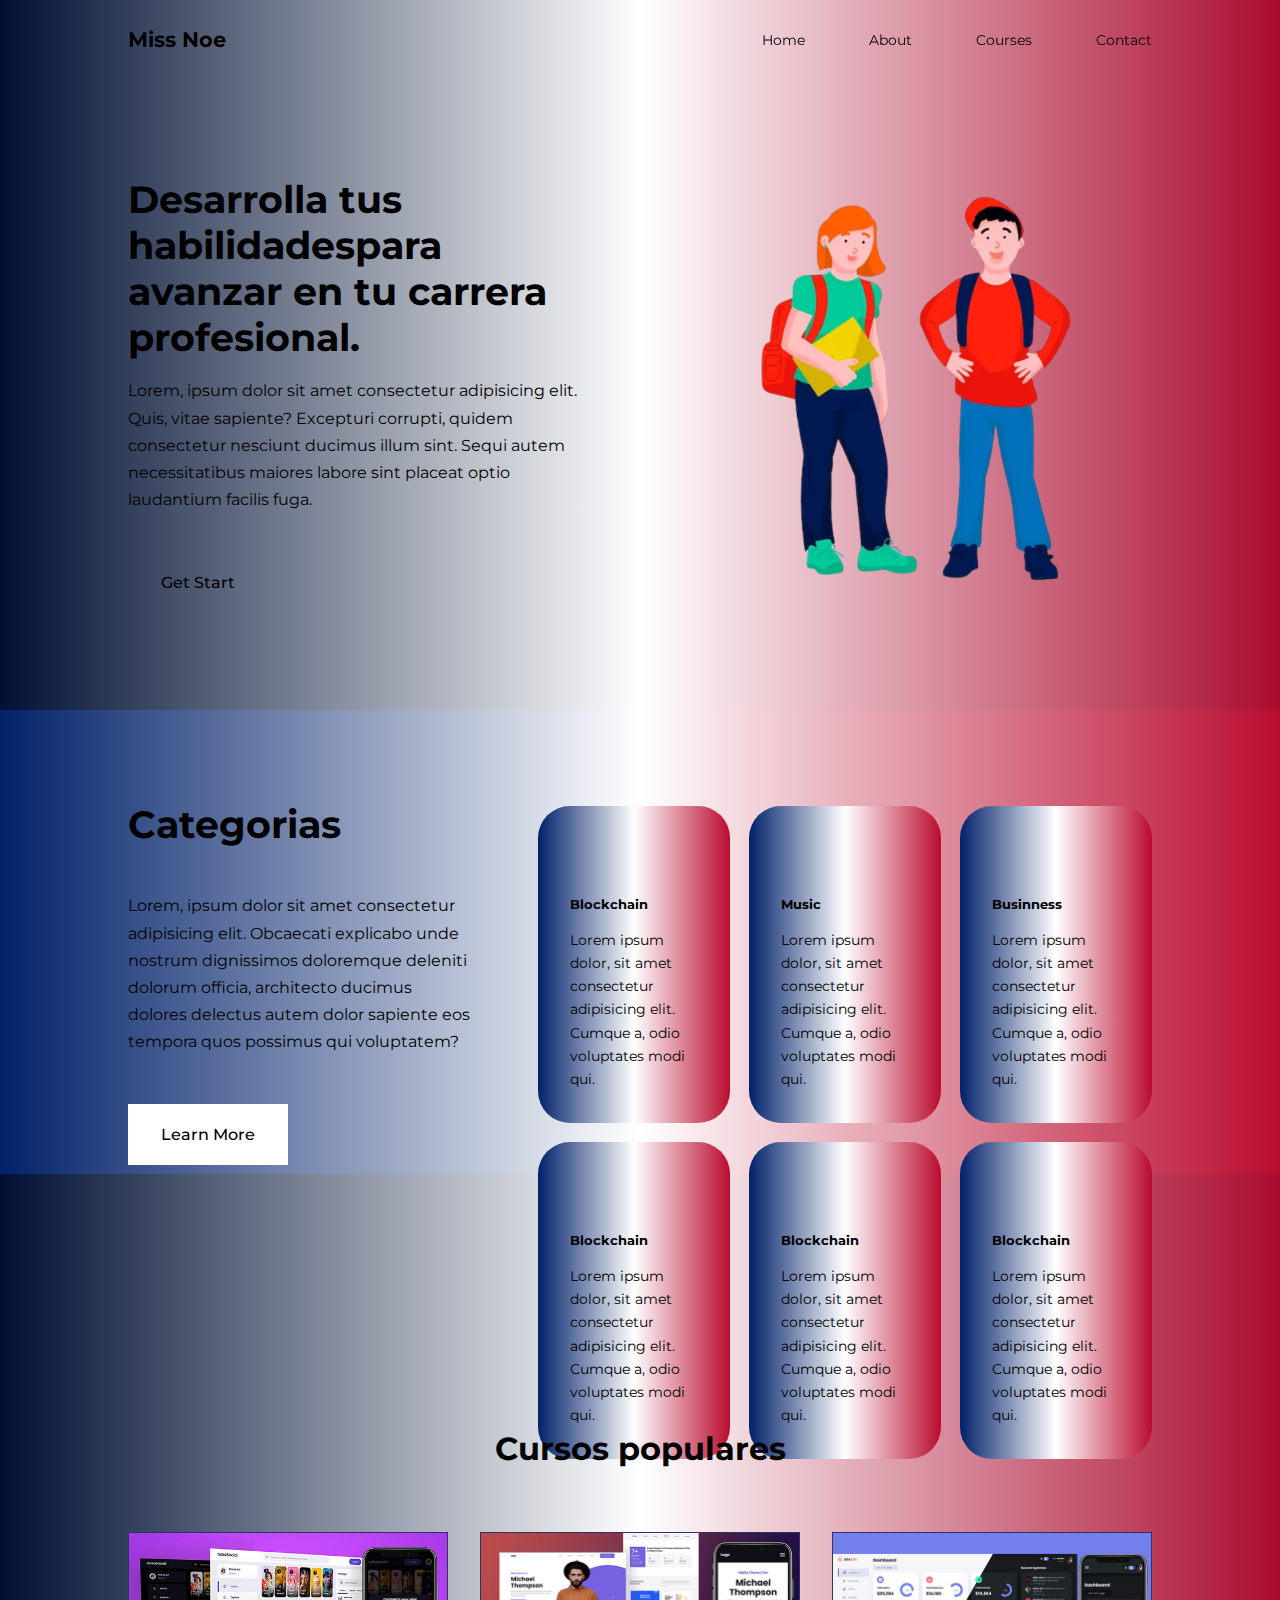
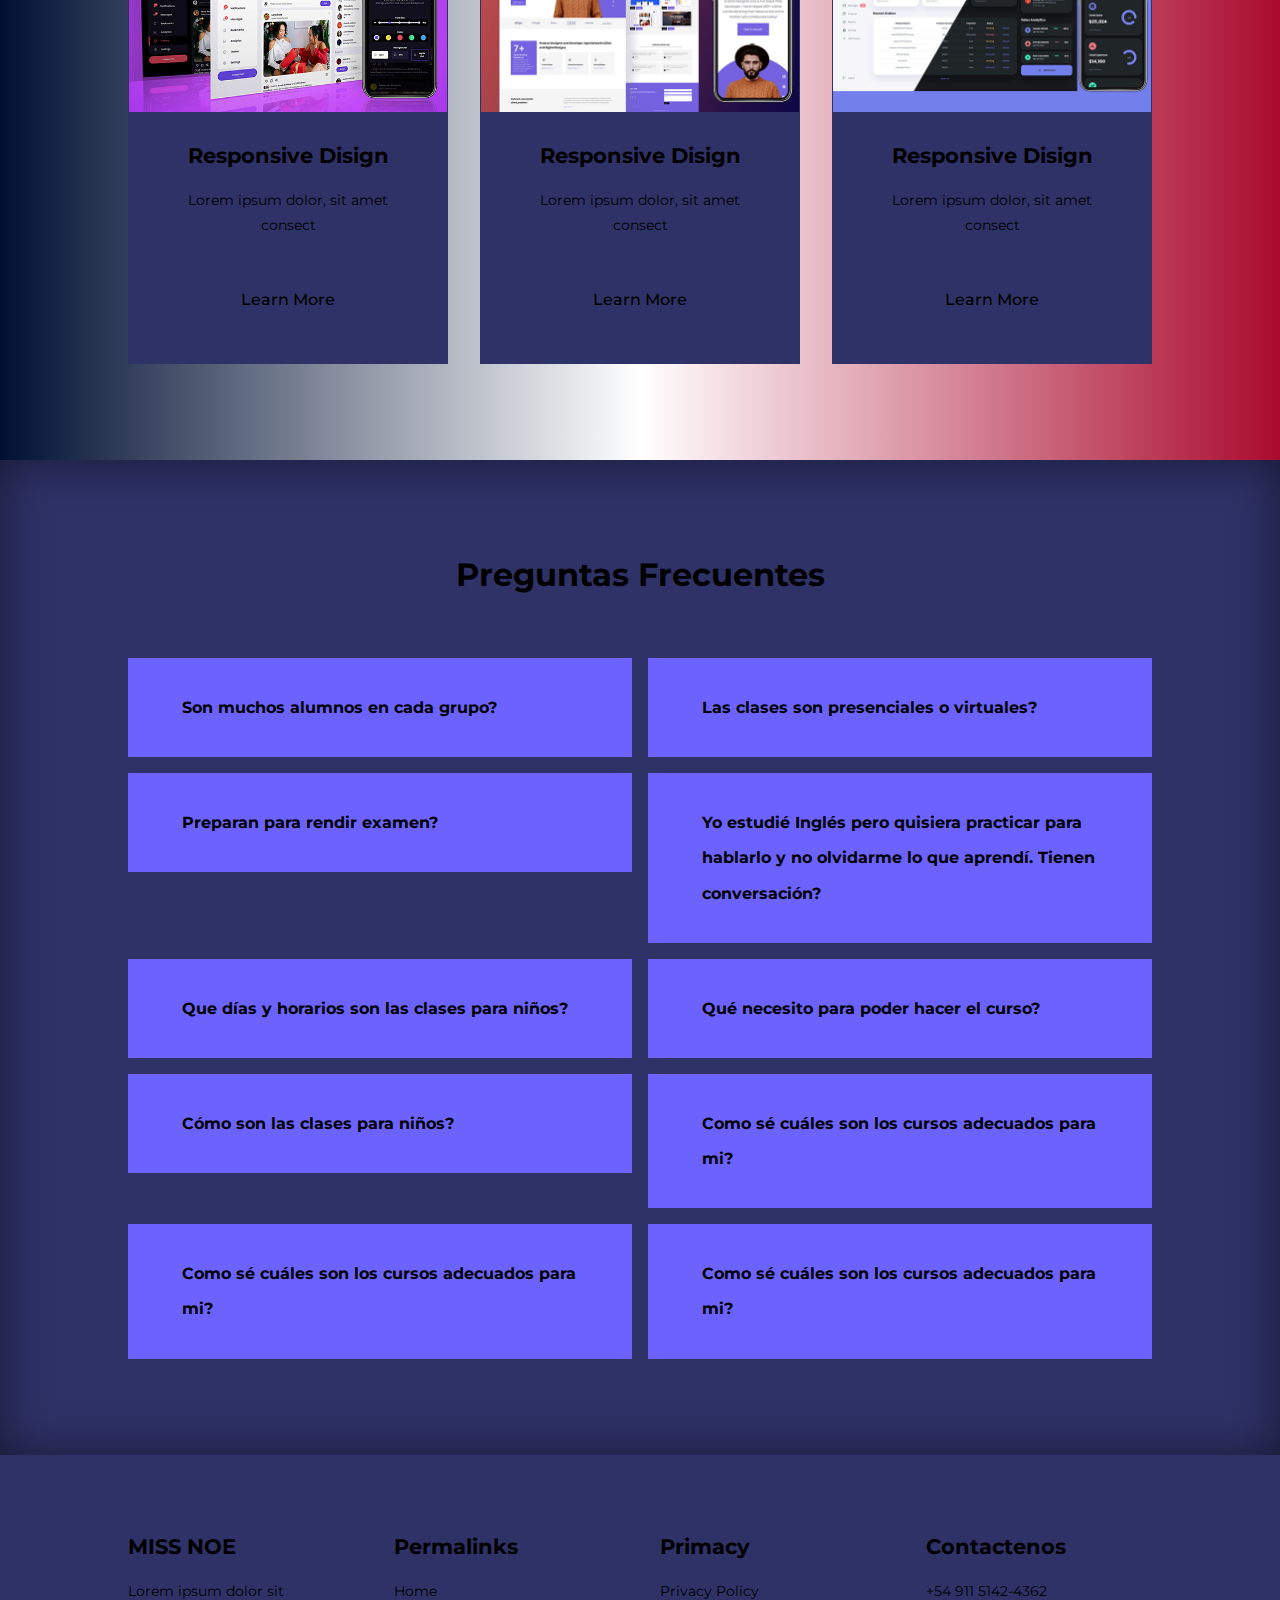
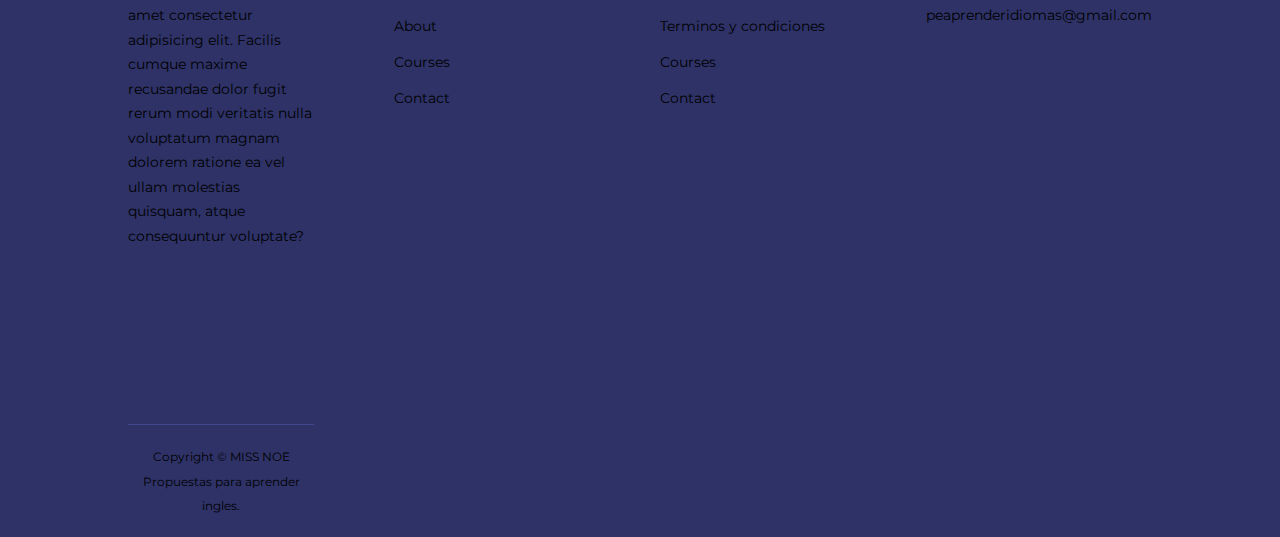
==== commit a258557c: "en cambio" ====
--- a/index.html
+++ b/index.html
@@ -56,7 +56,7 @@
             </div>
             <div class="header_right">
                 <div class="header_right-image">
-                    <img src="images/header.svg">
+                    <img src="images/ingles_general-PhotoRoom.png-PhotoRoom (1).png">
                 </div>
 
             </div>
--- a/css/style.css
+++ b/css/style.css
@@ -23,19 +23,23 @@
  --color-bg2:#424890;
  --color-bg3:#ABEBC6;
  --color-bg4:#D1F2EB;
-
+ --color-bg5: #ba0c2f;
+ --color-bg6:#F2F2F2;
+ --color-RU:linear-gradient(to right, #012169, #ffffff, #ba0c2f);
+ --color-UR:linear-gradient(to right, #001033, #ffffff, #aa0b2e);
  --container-width-lg: 80%;
  --container-width-md: 90%;
  --container-width-sm: 94%;
-
+ 
  --transition: all 400ms ease;
 }
 
 body {
     font-family: "Montserrat", sans-serif;
     line-height: 1.7;
-    color: var(--color-white);
-    background-color: var(--color-bg);
+    color: var(--color-RU);
+    background:var(--color-UR);
+    ;
 }
 .container{
     width: var(--container-width-lg);
@@ -72,7 +76,7 @@
     font-size: 1.3rem;
 }
 a{
-    color: var(--color-white);
+    color: var(--color-RU);
 }
 
 img{
@@ -93,13 +97,13 @@
 
 .btn:hover {
     background: transparent;
-    color: var(--color-white);
-    border-color: var(--color-white);
+    color: var(--color-RU);
+    border-color: var(--color-RU);
 }
 
 .btn-primary {
-    background: var(--color-danger);
-    color: var(--color-white);
+    background: transparent;
+    color: var(--color-RU);
 }
 
 /*---------------------- NAVBAR------*/
@@ -113,7 +117,7 @@
     z-index: 11;
 }
 .window-scroll {
-    background: var(--color-primary);
+    background: var(--color-RU);
     box-shadow: 0 1rem 2rem rgba(0, 0, 0, 0.2);
 }
 .nav_container {
@@ -134,10 +138,12 @@
 .nav_menu a{
     font-size: 0.9rem;
     transition: var(--transition);
+    border-color: var(--color-RU)
 }
 
 .nav_menu a:hover{
-    color: var(--color-bg2);
+    color: var(--color-bg5);
+    border-color: var(--color-RU);
 }
 
 /*-------HEADER--------*/
@@ -165,8 +171,9 @@
 /*------- CATEGORIAS --------*/
 
 .categories{
-    background: var(--color-bg1);
+    background: var(--color-RU);
     height: 29rem;
+    
 }
 .categories h1{
     line-height: 1;
@@ -192,7 +199,7 @@
 }
 
 .category{
-    background: var(--color-bg2);
+    background: var(--color-RU);
     padding: 2rem;
     border-radius: 2rem;
     transition: var(--transition);
@@ -203,32 +210,38 @@
 }
 
 .category:nth-child(1) .category_icon{
-    background:var(--color-black) ;
+    background:transparent ;
+    border-radius: 50%;
 
 }
 
 .category:nth-child(2) .category_icon{
-    background: var(--color-danger);
+    background:transparent ;
+    border-radius: 50%;
 
 }
 
 .category:nth-child(3) .category_icon{
-    background: var(--color-danger-variant);
+    background:transparent ;
+    border-radius: 50%;
 
 }
 
 .category:nth-child(4) .category_icon{
-    background: var(--color-suuuess);
+    background:transparent ;
+    border-radius: 50%;
 
 }
 
 .category:nth-child(5) .category_icon{
-    background: var(--color-warning);
+    background:transparent ;
+    border-radius: 50%;
 
 }
 
 .category:nth-child(6) .category_icon{
-    background: var(--color-bg);
+    background:transparent ;
+    border-radius: 50%;
 
 }
 
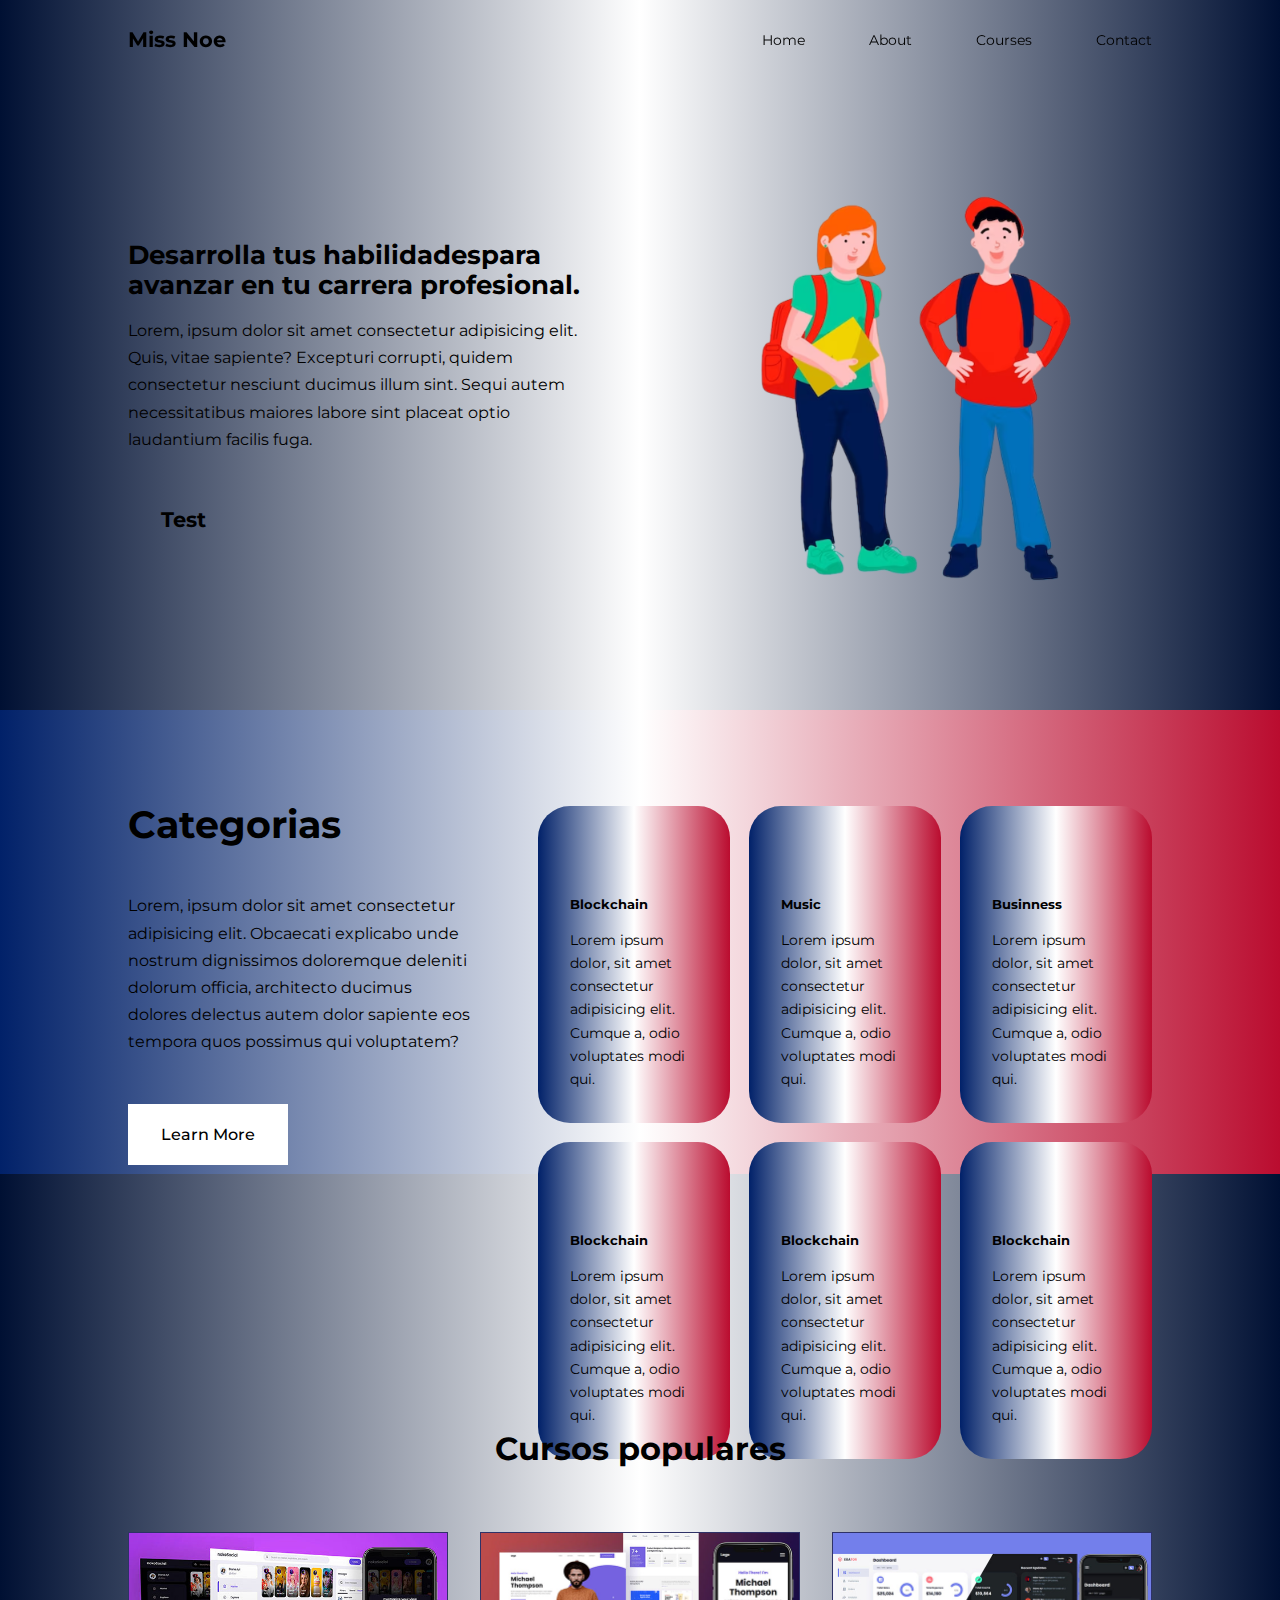
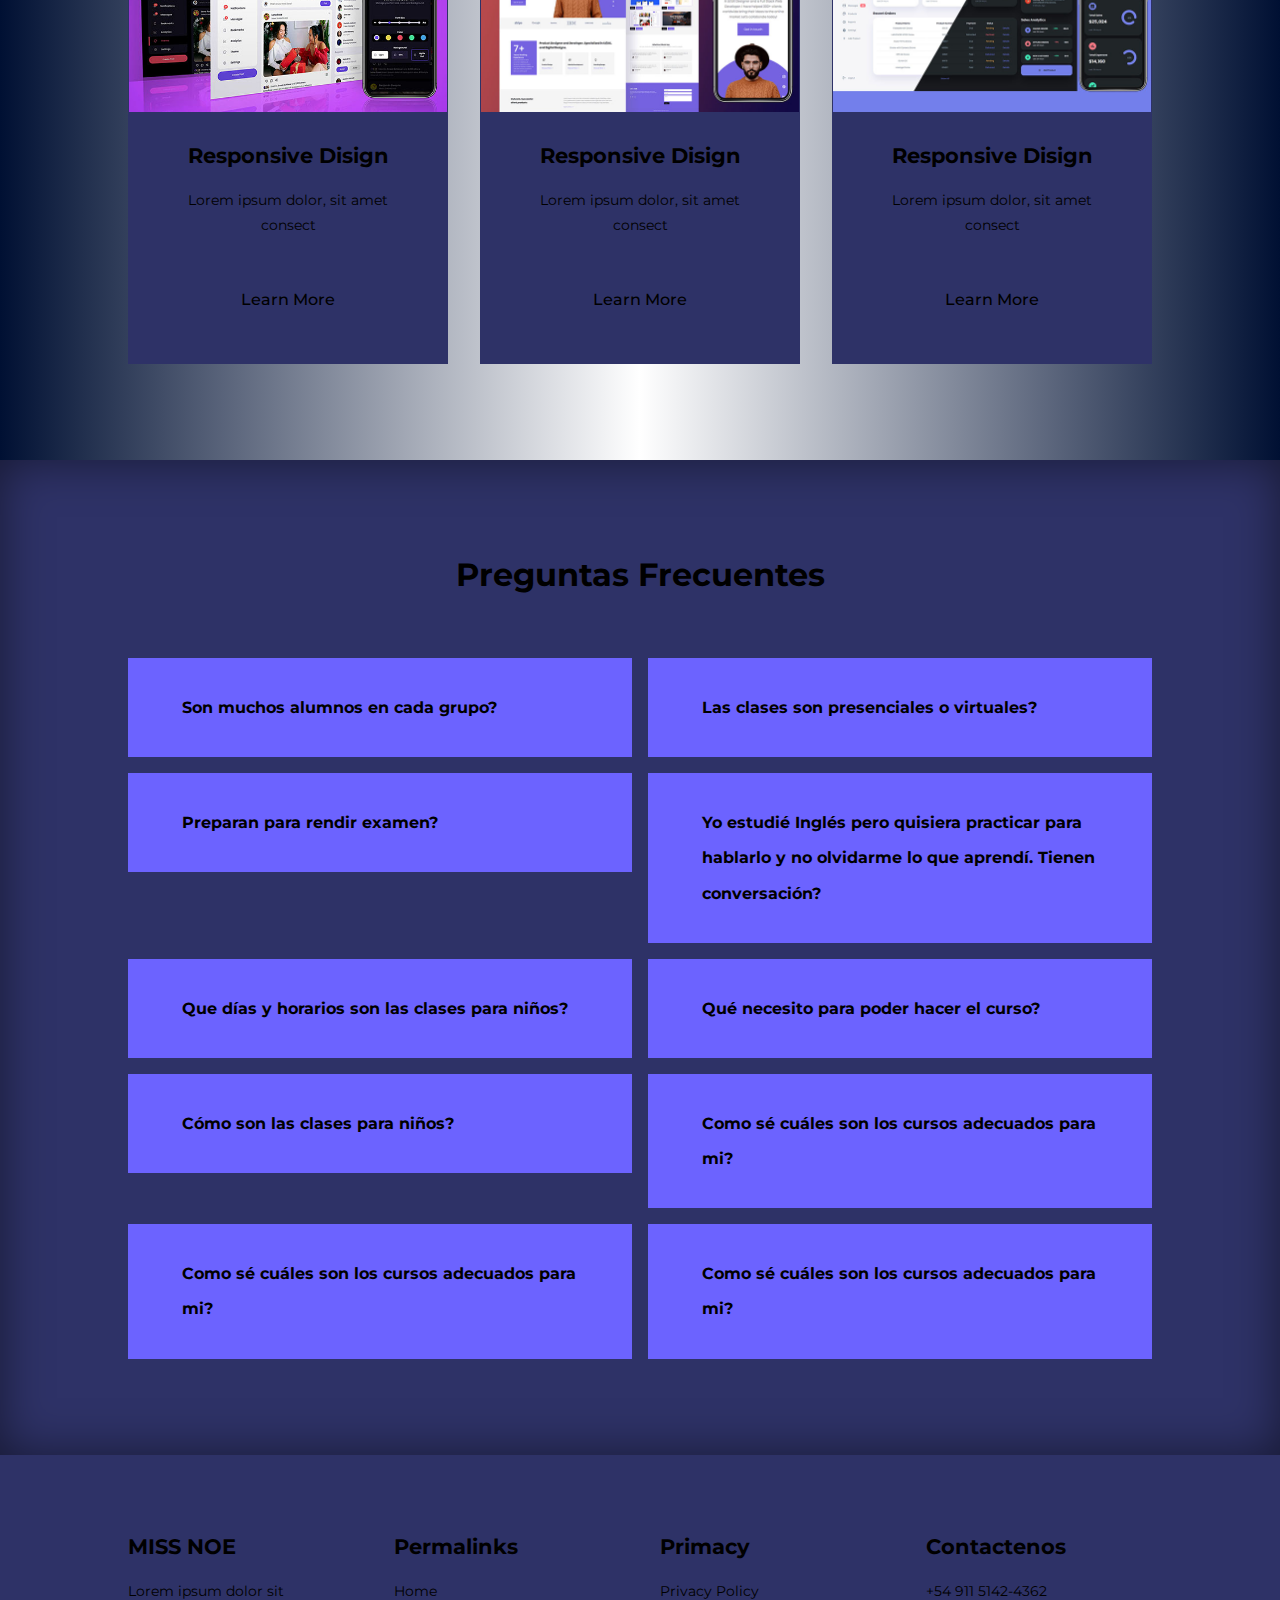
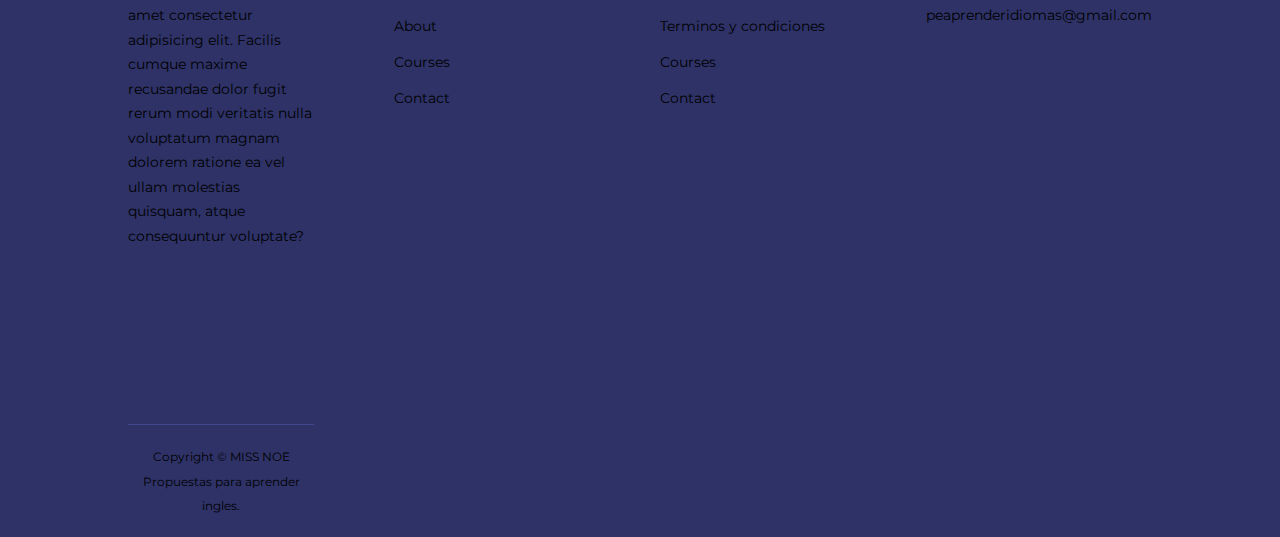
==== commit 408ff62b: "runserver" ====
--- a/index.html
+++ b/index.html
@@ -45,13 +45,13 @@
     <header>
         <div class="container header_container">
             <div class="header_left">
-                <h1>Desarrolla tus habilidadespara avanzar en tu carrera profesional.</h1>
+                <h3>Desarrolla tus habilidadespara avanzar en tu carrera profesional.</h3>
                 <p>Lorem, ipsum dolor sit amet consectetur adipisicing elit. Quis, vitae sapiente? Excepturi corrupti,
                     quidem consectetur nesciunt ducimus illum sint. Sequi autem necessitatibus maiores labore sint
                     placeat
                     optio laudantium facilis fuga.
                 </p>
-                <a href="test.html" class="btn btn-primary">Get Start</a>
+                <a href="test.html" class="btn btn-primary"><H4>Test</H4></a>
 
             </div>
             <div class="header_right">
--- a/css/style.css
+++ b/css/style.css
@@ -1,59 +1,56 @@
 * {
-    margin: 0;
-    padding: 0;
-    border: 0;
-    outline: 0;
-    text-decoration: none;
-    list-style: none;
-    box-sizing: border-box;
-}
-
-:root{
-
- --color-primary: #6c63ff;
- --color-suuuess: #00bf8e;
- --color-warning: #f7c94b;
- --color-danger: #f75842;
- --color-danger-variant: rgba(247, 88, 66, 0.4);
- --color-white: #fff;
- --color-light: rgba(255, 255, 255, 0.7);
- --color-black: #000;
- --color-bg: #1f2641;
- --color-bg1:#2e3267;
- --color-bg2:#424890;
- --color-bg3:#ABEBC6;
- --color-bg4:#D1F2EB;
- --color-bg5: #ba0c2f;
- --color-bg6:#F2F2F2;
- --color-RU:linear-gradient(to right, #012169, #ffffff, #ba0c2f);
- --color-UR:linear-gradient(to right, #001033, #ffffff, #aa0b2e);
- --container-width-lg: 80%;
- --container-width-md: 90%;
- --container-width-sm: 94%;
- 
- --transition: all 400ms ease;
+  margin: 0;
+  padding: 0;
+  border: 0;
+  outline: 0;
+  text-decoration: none;
+  list-style: none;
+  box-sizing: border-box;
+}
+
+:root {
+  --color-primary: #6c63ff;
+  --color-suuuess: #00bf8e;
+  --color-warning: #f7c94b;
+  --color-danger: #f75842;
+  --color-danger-variant: rgba(247, 88, 66, 0.4);
+  --color-white: #fff;
+  --color-light: rgba(255, 255, 255, 0.7);
+  --color-black: #000;
+  --color-bg: #1f2641;
+  --color-bg1: #2e3267;
+  --color-bg2: #424890;
+  --color-bg3: #abebc6;
+  --color-bg4: #d1f2eb;
+  --color-bg5: #ba0c2f;
+  --color-bg6: #f2f2f2;
+  --color-RU: linear-gradient(to right, #012169, #ffffff, #ba0c2f);
+  --color-UR: linear-gradient(to right, #001033, #ffffff, #001033);
+  --container-width-lg: 80%;
+  --container-width-md: 90%;
+  --container-width-sm: 94%;
+
+  --transition: all 400ms ease;
 }
 
 body {
-    font-family: "Montserrat", sans-serif;
-    line-height: 1.7;
-    color: var(--color-RU);
-    background:var(--color-UR);
-    ;
-}
-.container{
-    width: var(--container-width-lg);
-    margin: 0 auto;
-}
-
-section{
-
-    padding: 6rem 0;
-}
-
-section h2{
-    text-align: center;
-    margin-bottom: 4rem;
+  font-family: "Montserrat", sans-serif;
+  line-height: 1.7;
+  color: var(--color-RU);
+  background: var(--color-UR);
+}
+.container {
+  width: var(--container-width-lg);
+  margin: 0 auto;
+}
+
+section {
+  padding: 6rem 0;
+}
+
+section h2 {
+  text-align: center;
+  margin-bottom: 4rem;
 }
 
 h1,
@@ -61,417 +58,395 @@
 h3,
 h4,
 h5 {
-  line-height: 1.2; 
-}
-h1{
-    font-size: 2.4rem;
-}
-h2{
-    font-size: 2rem;
-}
-h3{
-    font-size: 1.6rem;
-}
-h4{
-    font-size: 1.3rem;
-}
-a{
-    color: var(--color-RU);
-}
-
-img{
-    width: 100%;
-    display: block;
-    object-fit: cover;
-}
-
-.btn{
-    display: inline-block;
-    background: var(--color-white);
-    color: var(--color-black);
-    padding: 1rem 2rem;
-    border: 1px solid transparent;
-    font-weight: 500;
-    transition: var(--transition);
+  line-height: 1.2;
+}
+h1 {
+  font-size: 2.4rem;
+}
+h2 {
+  font-size: 2rem;
+}
+h3 {
+  font-size: 1.6rem;
+}
+h4 {
+  font-size: 1.3rem;
+}
+a {
+  color: var(--color-RU);
+}
+
+img {
+  width: 100%;
+  display: block;
+  object-fit: cover;
+}
+
+.btn {
+  display: inline-block;
+  background: var(--color-white);
+  color: var(--color-black);
+  padding: 1rem 2rem;
+  border: 1px solid transparent;
+  font-weight: 500;
+  transition: var(--transition);
 }
 
 .btn:hover {
-    background: transparent;
-    color: var(--color-RU);
-    border-color: var(--color-RU);
+  background: transparent;
+  color: var(--color-RU);
+  border-color: var(--color-RU);
 }
 
 .btn-primary {
-    background: transparent;
-    color: var(--color-RU);
+  background: transparent;
+  color: var(--color-RU);
 }
 
 /*---------------------- NAVBAR------*/
 
 nav {
-    background:transparent;
-    width: 100vw;
-    height: 5rem;
-    position: fixed;
-    top: 0;
-    z-index: 11;
+  background: transparent;
+  width: 100vw;
+  height: 5rem;
+  position: fixed;
+  top: 0;
+  z-index: 11;
 }
 .window-scroll {
-    background: var(--color-RU);
-    box-shadow: 0 1rem 2rem rgba(0, 0, 0, 0.2);
+  background: var(--color-RU);
+  box-shadow: 0 1rem 2rem rgba(0, 0, 0, 0.2);
 }
 .nav_container {
-    height: 100%;
-    display: flex;
-    justify-content: space-between;
-    align-items: center;
+  height: 100%;
+  display: flex;
+  justify-content: space-between;
+  align-items: center;
 }
 nav button {
-    display: none;
+  display: none;
 }
 
 .nav_menu {
-    display: flex;
-    align-items: center;
-    gap: 4rem;
-}
-.nav_menu a{
-    font-size: 0.9rem;
-    transition: var(--transition);
-    border-color: var(--color-RU)
-}
-
-.nav_menu a:hover{
-    color: var(--color-bg5);
-    border-color: var(--color-RU);
+  display: flex;
+  align-items: center;
+  gap: 4rem;
+}
+.nav_menu a {
+  font-size: 0.9rem;
+  transition: var(--transition);
+  border-color: var(--color-RU);
+}
+
+.nav_menu a:hover {
+  color: var(--color-bg5);
+  border-color: var(--color-RU);
 }
 
 /*-------HEADER--------*/
 
-header{
-    position: relative;
-    top: 5rem;
-    overflow: hidden;
-    height: 70vh;
-    margin-bottom: 5rem;
+header {
+  position: relative;
+  top: 5rem;
+  overflow: hidden;
+  height: 70vh;
+  margin-bottom: 5rem;
 }
 
 .header_container {
-    display: grid;
-    grid-template-columns: 1fr 1fr;
-    align-items: center;
-    gap: 5rem;
-    height: 100%;
+  display: grid;
+  grid-template-columns: 1fr 1fr;
+  align-items: center;
+  gap: 5rem;
+  height: 100%;
 }
 
 .header_left p {
-    margin: 1rem 0 2.4rem;
+  margin: 1rem 0 2.4rem;
 }
 
 /*------- CATEGORIAS --------*/
 
-.categories{
-    background: var(--color-RU);
-    height: 29rem;
-    
-}
-.categories h1{
-    line-height: 1;
-    margin-bottom: 3rem;
-}
-
-.categories_container{
-    display: grid;
-    grid-template-columns: 40% 60%;
- 
-}
-.categories_left{
-    margin-right: 4rem;
+.categories {
+  background: var(--color-RU);
+  height: 29rem;
+}
+.categories h1 {
+  line-height: 1;
+  margin-bottom: 3rem;
+}
+
+.categories_container {
+  display: grid;
+  grid-template-columns: 40% 60%;
+}
+.categories_left {
+  margin-right: 4rem;
 }
 
 .categories_left p {
-    margin: 1rem 0 3rem;
-}
-.categories_right{
-    display: grid;
-    grid-template-columns: repeat(3, 1fr);
-    gap: 1.2rem;
-}
-
-.category{
-    background: var(--color-RU);
-    padding: 2rem;
-    border-radius: 2rem;
-    transition: var(--transition);
-}
-.category:hover{
-    box-shadow: 0 3rem 3rem rgba(0, 0, 0, 0.3);
-    z-index: 1;
-}
-
-.category:nth-child(1) .category_icon{
-    background:transparent ;
-    border-radius: 50%;
-
-}
-
-.category:nth-child(2) .category_icon{
-    background:transparent ;
-    border-radius: 50%;
-
-}
-
-.category:nth-child(3) .category_icon{
-    background:transparent ;
-    border-radius: 50%;
-
-}
-
-.category:nth-child(4) .category_icon{
-    background:transparent ;
-    border-radius: 50%;
-
-}
-
-.category:nth-child(5) .category_icon{
-    background:transparent ;
-    border-radius: 50%;
-
-}
-
-.category:nth-child(6) .category_icon{
-    background:transparent ;
-    border-radius: 50%;
-
-}
-
-.category_icon{
-    background: var(--color-primary);
-    padding: 0.7rem;
-    border-radius: 0.9rem;
-}
-
-.category h5{
-    margin: 2rem 0 1rem;
-
-}
-.category p{
-    font-size: 0.85rem;
+  margin: 1rem 0 3rem;
+}
+.categories_right {
+  display: grid;
+  grid-template-columns: repeat(3, 1fr);
+  gap: 1.2rem;
+}
+
+.category {
+  background: var(--color-RU);
+  padding: 2rem;
+  border-radius: 2rem;
+  transition: var(--transition);
+}
+.category:hover {
+  box-shadow: 0 3rem 3rem rgba(0, 0, 0, 0.3);
+  z-index: 1;
+}
+
+.category:nth-child(1) .category_icon {
+  background: transparent;
+  border-radius: 50%;
+}
+
+.category:nth-child(2) .category_icon {
+  background: transparent;
+  border-radius: 50%;
+}
+
+.category:nth-child(3) .category_icon {
+  background: transparent;
+  border-radius: 50%;
+}
+
+.category:nth-child(4) .category_icon {
+  background: transparent;
+  border-radius: 50%;
+}
+
+.category:nth-child(5) .category_icon {
+  background: transparent;
+  border-radius: 50%;
+}
+
+.category:nth-child(6) .category_icon {
+  background: transparent;
+  border-radius: 50%;
+}
+
+.category_icon {
+  background: var(--color-primary);
+  padding: 0.7rem;
+  border-radius: 0.9rem;
+}
+
+.category h5 {
+  margin: 2rem 0 1rem;
+}
+.category p {
+  font-size: 0.85rem;
 }
 
 /*------- CURSOS POPULARES --------*/
 
-
-.courses{
-    margin-top: 10rem;
-}
-
-.courses_container{
-    display: grid;
-    grid-template-columns: repeat(3, 1fr);
-    gap: 2rem;
+.courses {
+  margin-top: 10rem;
+}
+
+.courses_container {
+  display: grid;
+  grid-template-columns: repeat(3, 1fr);
+  gap: 2rem;
 }
 
 .course {
-    background: var(--color-bg1);
-    text-align: center;
-    border: 1px solid transparent;
-    transition: var(--transition);
-}
-.course:hover{
-    background: transparent;
-    border-color: var(--color-primary);
-
-}
-.course_info{
-    padding: 2rem;
+  background: var(--color-bg1);
+  text-align: center;
+  border: 1px solid transparent;
+  transition: var(--transition);
+}
+.course:hover {
+  background: transparent;
+  border-color: var(--color-primary);
+}
+.course_info {
+  padding: 2rem;
 }
 
 .course_info p {
-    margin: 1.2rem 0 2rem;
-    font-size: 0.9rem;
-}
-
+  margin: 1.2rem 0 2rem;
+  font-size: 0.9rem;
+}
 
 /*------- PREGUNTAS FRECUENTES --------*/
 
-.faqs{
-
-    background: var(--color-bg1);
-    box-shadow: inset 0 0 3rem rgba(0, 0, 0, 0.5);
-}
-
-.faqs_container{
-    display: grid;
-    grid-template-columns: 1fr 1fr;
-    gap: 1rem;
-}
-
-.faq{
-    padding: 2rem;
-    display: flex;
-    align-items: center;
-    gap: 1.4rem;
-    height: fit-content;
-    background: var(--color-primary);
-    cursor: pointer;
-
-}
-
-.faq h4{
-    font-size: 1rem;
-    line-height: 2.2;
-}
-
-.faq_icon{
-    align-self: flex-start;
+.faqs {
+  background: var(--color-bg1);
+  box-shadow: inset 0 0 3rem rgba(0, 0, 0, 0.5);
+}
+
+.faqs_container {
+  display: grid;
+  grid-template-columns: 1fr 1fr;
+  gap: 1rem;
+}
+
+.faq {
+  padding: 2rem;
+  display: flex;
+  align-items: center;
+  gap: 1.4rem;
+  height: fit-content;
+  background: var(--color-primary);
+  cursor: pointer;
+}
+
+.faq h4 {
+  font-size: 1rem;
+  line-height: 2.2;
+}
+
+.faq_icon {
+  align-self: flex-start;
+  font-size: 1.2rem;
+}
+
+.faq p {
+  margin-top: 0.8rem;
+  display: none;
+}
+.faq.open p {
+  display: block;
+}
+
+/*------- TESTIMONIO --------*/
+
+.testimonials__container {
+  overflow-x: hidden;
+  position: relative;
+  margin-bottom: 5rem;
+}
+
+.testimonial {
+  padding-top: 2rem;
+}
+
+.avatar {
+  width: 6rem;
+  height: 6rem;
+  border-radius: 50%;
+  overflow: hidden;
+  margin: 0 auto 1rem;
+  border: 1rem solid var(--color-bg1);
+}
+
+.testimonial_info {
+  text-align: center;
+}
+
+.testimonial_body {
+  background: var(--color-primary);
+  padding: 2rem;
+  margin-top: 3rem;
+  position: relative;
+}
+
+.testimonial_body::before {
+  content: "";
+  display: block;
+  background: linear-gradient(
+    135deg,
+    transparent,
+    var(--color-primary),
+    var(--color-primary),
+    var(--color-primary)
+  );
+  width: 3rem;
+  height: 3rem;
+  position: absolute;
+  left: 50%;
+  top: -1.5rem;
+  transform: rotate(45deg);
+}
+
+/*------- FOOTER --------*/
+
+footer {
+  background: var(--color-bg1);
+  padding-top: 5rem;
+  font-size: 0.9rem;
+}
+
+.footer_container {
+  display: grid;
+  grid-template-columns: repeat(4, 1fr);
+  gap: 5rem;
+}
+.footer_container > div h4 {
+  margin-bottom: 1.2rem;
+}
+
+.footer_1 p {
+  margin: 0 0 2rem;
+}
+
+footer ul li {
+  margin-bottom: 0.7rem;
+}
+
+footer ul li a:hover {
+  text-decoration: underline;
+}
+
+.footer_socials {
+  display: flex;
+  gap: 1rem;
+  font-size: 1.2rem;
+  margin-top: 2rem;
+}
+.footer_copyright {
+  text-align: center;
+  margin-top: 4rem;
+  padding: 1.2rem 0;
+  border-top: 1px solid var(--color-bg2);
+}
+
+/*---------- MEDIA QUERIS (TABLETS) ---------*/
+
+@media screen and (max-width: 1024px) {
+  body {
+    background: #af7ac5;
+  }
+  .container {
+    width: var(--container-width-md);
+  }
+  h1 {
+    font-size: 2.2rem;
+  }
+  h2 {
+    font-size: 1.7rem;
+  }
+  h3 {
+    font-size: 1.4rem;
+  }
+  h4 {
     font-size: 1.2rem;
-}
-
-.faq p{
-    margin-top: 0.8rem;
-    display: none;
-}
-.faq.open p{
-    display: block;
-}
-
-/*------- TESTIMONIO --------*/
-
-.testimonials__container{
-    overflow-x: hidden;
-    position: relative;
-    margin-bottom: 5rem;
-}
-
-.testimonial{
-    padding-top: 2rem;
-}
-
-.avatar{
-    width: 6rem;
-    height: 6rem;
-    border-radius: 50%;
-    overflow: hidden;
-    margin: 0 auto 1rem;
-    border: 1rem solid var(--color-bg1);
-}
-
-.testimonial_info{
-    text-align: center;
-}
-
-.testimonial_body{
-    background: var(--color-primary);
-    padding: 2rem;
-    margin-top: 3rem;
-    position: relative;
-}
-
-.testimonial_body::before{
-
-    content: "";
-    display: block;
-    background: linear-gradient(
-        135deg,
-        transparent,
-        var(--color-primary),
-        var(--color-primary),
-        var(--color-primary)
-    );
-    width: 3rem;
-    height: 3rem;
-    position: absolute;
-    left: 50%;
-    top: -1.5rem;
-    transform: rotate(45deg);
-}
-
-/*------- FOOTER --------*/
-
-footer{
-
-    background: var(--color-bg1);
-    padding-top: 5rem;
-    font-size: 0.9rem;
-}
-
-.footer_container{
-    display: grid;
-    grid-template-columns: repeat(4, 1fr);
-    gap: 5rem;
-}
-.footer_container > div h4{
-    margin-bottom: 1.2rem;
-}
-
-.footer_1 p{
-    margin: 0 0 2rem;
-}
-
-footer ul li{
-    margin-bottom: 0.7rem;
-}
-
-footer ul li a:hover{
-    text-decoration: underline;
-
-}
-
-.footer_socials{
-    display: flex;
-    gap: 1rem;
-    font-size: 1.2rem;
-    margin-top: 2rem;
-}
-.footer_copyright{
-    text-align: center;
-    margin-top: 4rem;
-    padding: 1.2rem 0;
-    border-top: 1px solid var(--color-bg2);
-}
-
-
-/*---------- MEDIA QUERIS (TABLETS) ---------*/
-
-
-@media screen and (max-width: 1024px) {
-    body{
-        background:#AF7AC5 ;
-
-    }
-    .container{
-        width: var(--container-width-md);
-    }
-    h1{
-        font-size: 2.2rem;
-    }
-    h2{
-        font-size: 1.7rem;
-    }
-    h3{
-        font-size: 1.4rem;
-
-    }
-    h4{
-        font-size: 1.2rem;
-    }
-
-    
-/*---------- NAVBAR ---------*/
-
-nav button {
+  }
+
+  /*---------- NAVBAR ---------*/
+
+  nav button {
     display: inline-block;
     background: transparent;
     font-size: 1.8rem;
     color: var(--color-white);
     cursor: pointer;
-}
-nav button#close-menu-btn{
+  }
+  nav button#close-menu-btn {
     display: none;
-}
-
-.nav_menu{
+  }
+
+  .nav_menu {
     position: fixed;
     top: 5rem;
     right: 5%;
@@ -480,264 +455,170 @@
     flex-direction: column;
     gap: 0;
     display: none;
-}
-.nav_menu li{
+  }
+  .nav_menu li {
     width: 100%;
     height: 5.8rem;
     animation: animateNavItems 400ms linear forwards;
     transform-origin: top right;
     opacity: 0;
-
-}
-.nav_menu li:nth-child(2){
+  }
+  .nav_menu li:nth-child(2) {
     animation-delay: 200ms;
-}
-
-
-.nav_menu li:nth-child(3){
+  }
+
+  .nav_menu li:nth-child(3) {
     animation-delay: 400ms;
-}
-
-
-.nav_menu li:nth-child(4){
+  }
+
+  .nav_menu li:nth-child(4) {
     animation-delay: 600ms;
-}
-
-
-
-
-
-
-@keyframes animateNavItems {
-    0%{
-        transform: rotateZ(-90deg) rotateX(90deg) scale(0.1);
+  }
+
+  @keyframes animateNavItems {
+    0% {
+      transform: rotateZ(-90deg) rotateX(90deg) scale(0.1);
     }
-    100%{
-        transform: rotateZ(0) rotateX(0) scale(1);
-        opacity: 1;
+    100% {
+      transform: rotateZ(0) rotateX(0) scale(1);
+      opacity: 1;
     }
-}
-
-.nav_menu li a {
+  }
+
+  .nav_menu li a {
     background: var(--color-primary);
     box-shadow: -4rem 6rem 10rem rgba(0, 0, 0, 0.6);
     width: 100%;
     height: 100%;
     display: grid;
     place-items: center;
-   /* transition: background 0.3s ease, color 0.3s ease;  Agrega una transición suave */
-}
-
-.nav_menu li a:hover {
+    /* transition: background 0.3s ease, color 0.3s ease;  Agrega una transición suave */
+  }
+
+  .nav_menu li a:hover {
     background: var(--color-bg2);
     color: var(--color-white);
-}
-
-/*-------------- HEADER -----------------------------------*/
-
-header{
+  }
+
+  /*-------------- HEADER -----------------------------------*/
+
+  header {
     height: 52vh;
     margin-bottom: 4rem;
-}
-
-.header_container {
+  }
+
+  .header_container {
     gap: 0;
     padding-bottom: 3rem;
-}
-
-/*-------------- CATEGORIAS ---------------------*/
-.categories{
+  }
+
+  /*-------------- CATEGORIAS ---------------------*/
+  .categories {
     height: auto;
-}
-.categories_container{
+  }
+  .categories_container {
     grid-template-columns: 1fr;
     gap: 3rem;
-}
-.categories_left{
+  }
+  .categories_left {
     margin-right: 0;
-}
-
-/*-------------- CURSOS POPULARES ---------------------*/
-.course{
+  }
+
+  /*-------------- CURSOS POPULARES ---------------------*/
+  .course {
     margin-top: 0;
-}
-.courses_container{
+  }
+  .courses_container {
     grid-template-columns: 1fr 1fr;
-}
-
-/*-------------- PREGUNT FRECUENTES ---------------------*/
-.faqs_container{
+  }
+
+  /*-------------- PREGUNT FRECUENTES ---------------------*/
+  .faqs_container {
     grid-template-columns: 1fr;
-}
-.faq{
+  }
+  .faq {
     padding: 1.5rem;
-}
-
-/*-------------- FOOTER ---------------------*/
-.footer_container{
+  }
+
+  /*-------------- FOOTER ---------------------*/
+  .footer_container {
     grid-template-columns: 1fr 1fr;
-}
-
-
+  }
 }
 /*-------------- MEDIA QUERIES (PHONE) ---------------------*/
 
-@media screen and (max-width: 768px){
-body{
-    background: red;
-}
-
-.container{
+@media screen and (max-width: 720px) {
+  body {
+    font-family: "Montserrat", sans-serif;
+    line-height: 1.7;
+    color: var(--color-RU);
+    background: var(--color-UR);
+  }
+  .container {
     width: var(--container-width-sm);
-}
-/*-------------- NAVBAR ---------------------*/
-.nav_menu{
+  }
+  /*-------------- NAVBAR ---------------------*/
+  .nav_menu {
     right: 3%;
-}
-/*-------------- HEADER ---------------------*/
-header{
+  }
+  /*-------------- HEADER ---------------------*/
+  header {
     height: 100vh;
-}
-
-.header_container{
+  }
+
+  .header_container {
     grid-template-columns: 1fr;
     text-align: center;
     margin-top: 0;
-}
-
-.header_left p {
+  }
+
+  .header_left p {
     margin-bottom: 1.3rem;
-}
-
-/*-------------- CATEGORIAS ---------------------*/
-.categories_right{
+  }
+
+  /*-------------- CATEGORIAS ---------------------*/
+  .categories_right {
     grid-template-columns: 1fr 1fr;
     gap: 0.7rem;
-}
-
-.category{
+  }
+
+  .category {
     padding: 1rem;
     border-radius: 1rem;
-}
-
-.category_icon{
+    background: var(--color-UR);
+  }
+
+  .category_icon {
     margin-top: 4px;
     display: inline-block;
-}
-/*-------------- CURSOS POPU ---------------------*/
-.courses_container{
+  }
+  /*-------------- CURSOS POPU ---------------------*/
+  .courses_container {
     grid-template-columns: 1fr;
-}
-
-/*-------------- TESTIMONIOS ---------------------*/
-.testimonial_body{
+    background: var(--color-UR);
+  }
+
+  /*-------------- TESTIMONIOS ---------------------*/
+  .testimonial_body {
     padding: 1.2rem;
-}
-
-/*-------------- FOOTER ---------------------*/
-.footer_container{
+    background: var(--color-UR);
+  }
+
+  /*-------------- FOOTER ---------------------*/
+  .footer_container {
     grid-template-columns: 1fr;
     text-align: center;
+    background: var(--color-UR);
     gap: 2rem;
-}
-
-.footer_1 p{
+  }
+
+  .footer_1 p {
     margin: 1rem auto;
-}
-.footer_socials{
+  }
+  .footer_socials {
     justify-content: center;
-}
-
-/*--------- TEST --------------------------------*/
-
-img {
-	max-width: 100%; /* Establece el ancho máximo al 100% del contenedor */
-	height: auto; /* Mantiene la proporción de aspecto original de la imagen */
-	display: block; /* Elimina espacios en blanco alrededor de la imagen */
-	margin: 0 auto; /* Centra la imagen horizontalmente */
-}
-
-h1 {
-	text-align: center;
-	color: #ffffff;
-	font-family: Arial, sans-serif;
-	text-transform: uppercase;
-	background-color: #6e65d3;
-	padding: 10px;
-	border-radius: 5px;
-	box-shadow: 0 2px 4px rgba(0, 0, 0, 0.2);
-}
-
-h3 {
-	text-align: center;
-	color: #eeeeee;
-	font-family: Arial, sans-serif;
-	text-transform: uppercase;
-	background-color: #999999;
-	padding: 8px;
-	border-radius: 5px;
-	box-shadow: 0 2px 4px rgba(0, 0, 0, 0.2);
-}
-
-form {
-	max-width: 600px;
-	margin: 0 auto;
-	padding: 20px;
-	background-color: #fff;
-	box-shadow: 0px 0px 10px rgba(0, 0, 0, 0.2), 0px 0px 20px rgba(0, 0, 15, 0.5);
-}
-
-fieldset {
-	margin-bottom: 20px;
-	border: none;
-}
-
-legend {
-	font-weight: bold;
-	margin-bottom: 10px;
-}
-
-input[type="radio"] {
-	margin-right: 5px;
-}
-
-button[type="submit"] {
-	display: block;
-	margin: 0 auto;
-	padding: 10px 20px;
-	background-color: #6e65d3;
-	color: #fff;
-	border: none;
-	font-size: 16px;
-	cursor: pointer;
-	transition: background-color 0.3s ease;
-	border-radius: 20px;
-	/* adjust the value to your preference */
-}
-
-button[type="submit"]:hover {
-	background-color: #000000;
-}
-
-.result {
-	margin-top: 20px;
-	padding: 10px;
-	background-color: #6e65d3;
-	border-radius: 5px;
-	text-align: center;
-	color: #ffffff;
-}
-
-
-
-
-
-
-
-
-
-
-
-
-
-}+  }
+
+  /*--------- TEST --------------------------------*/
+
+}
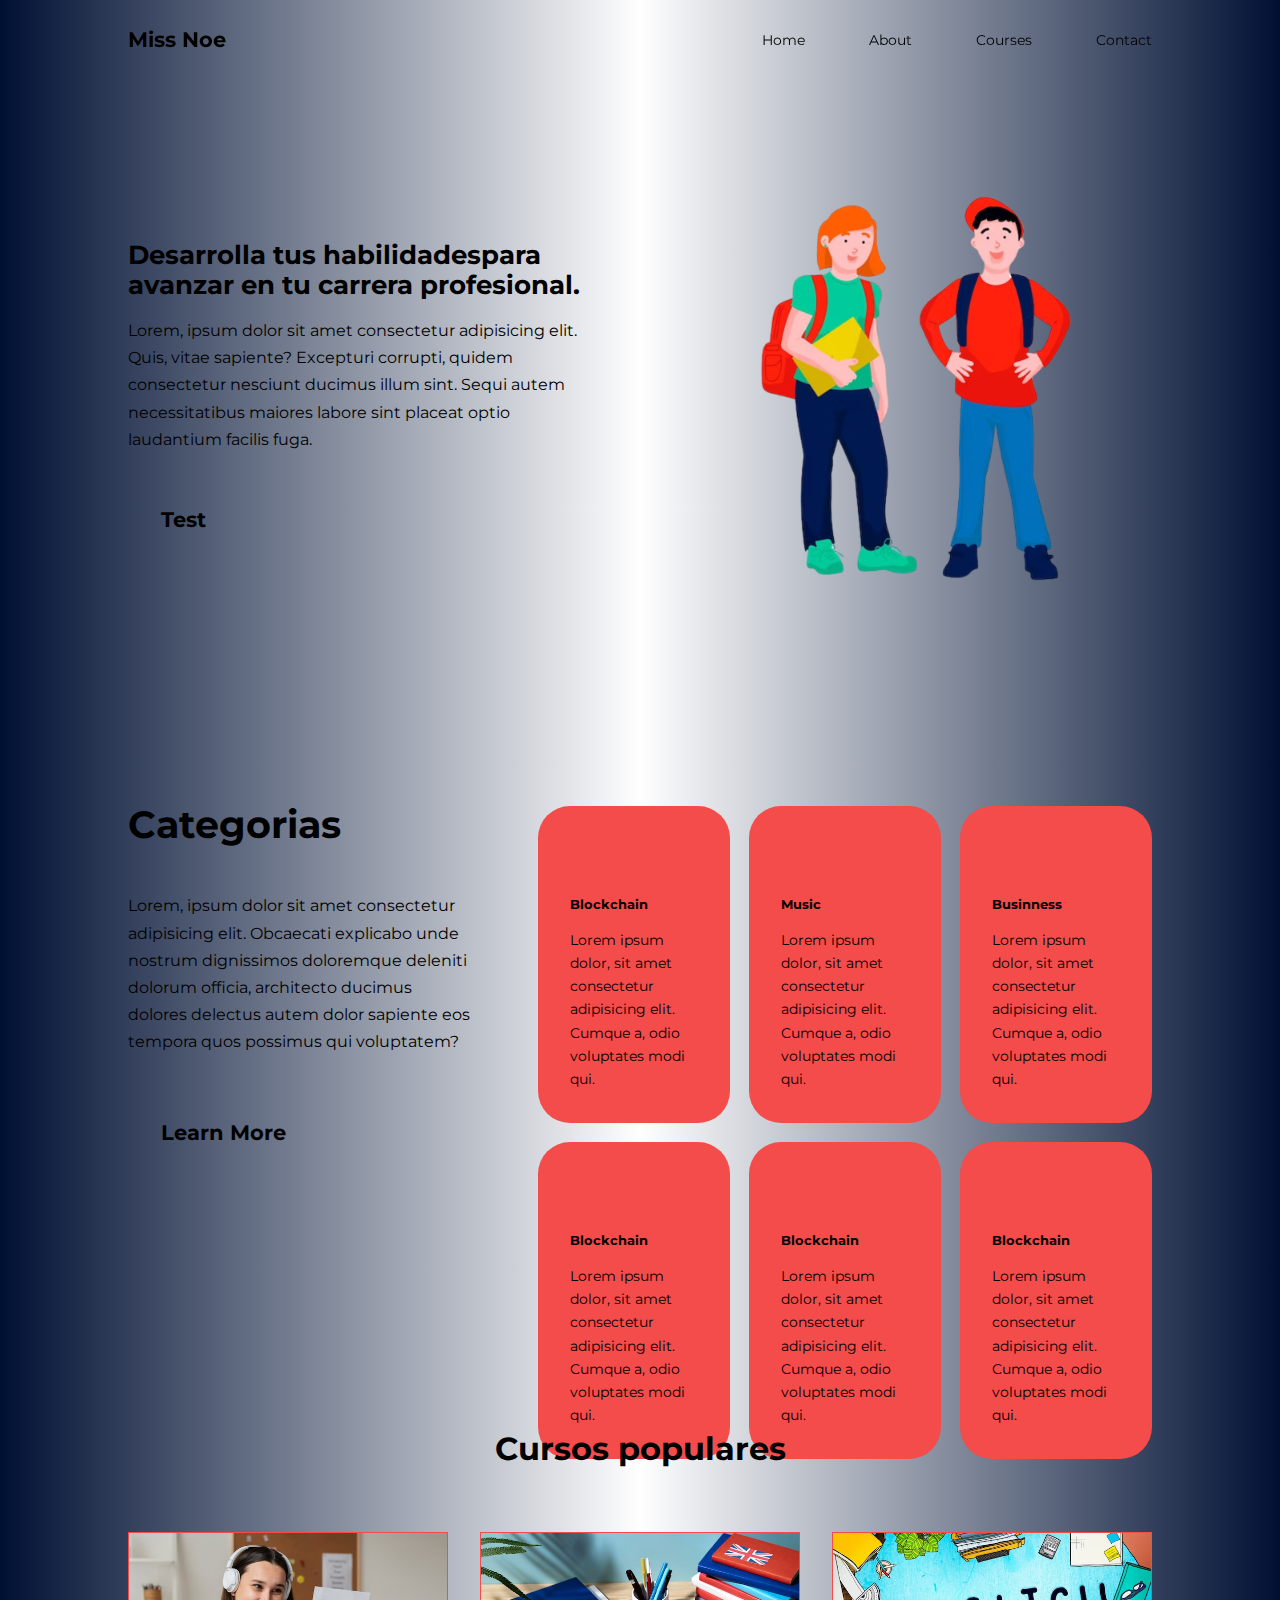
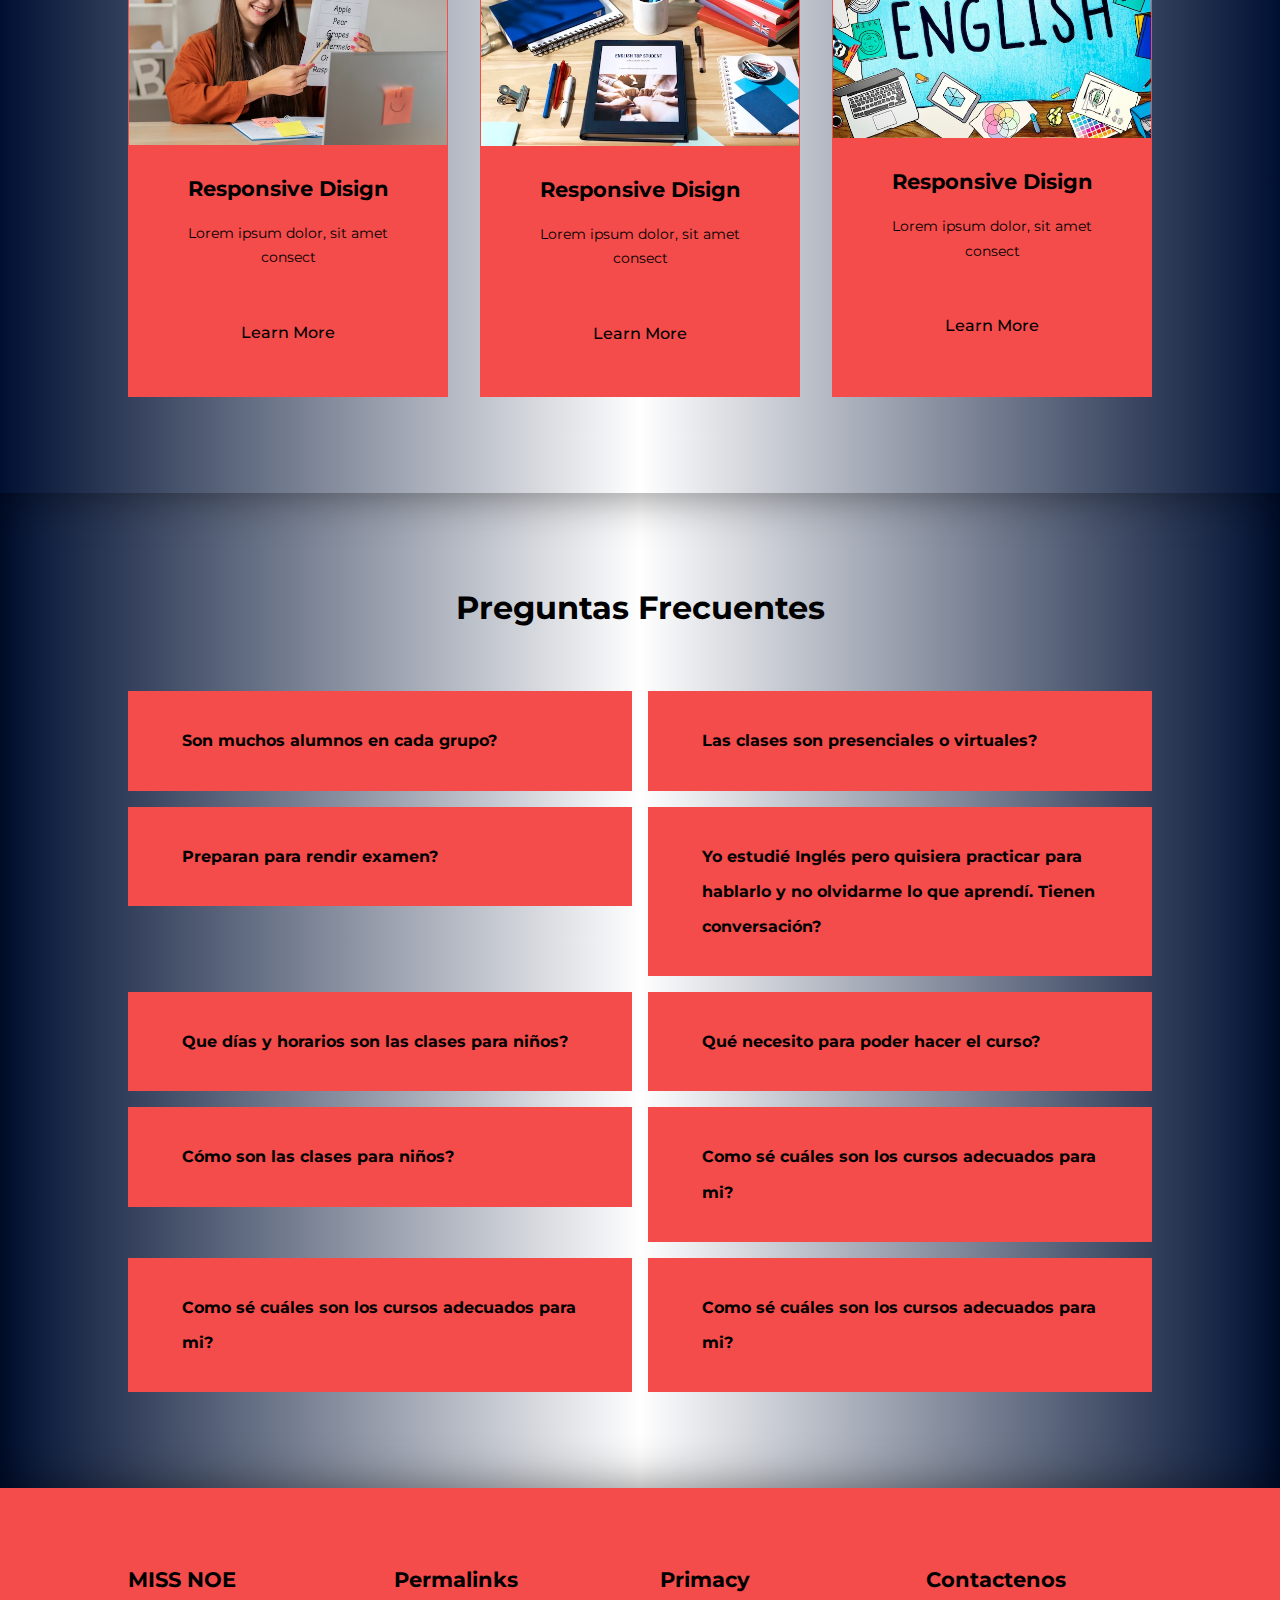
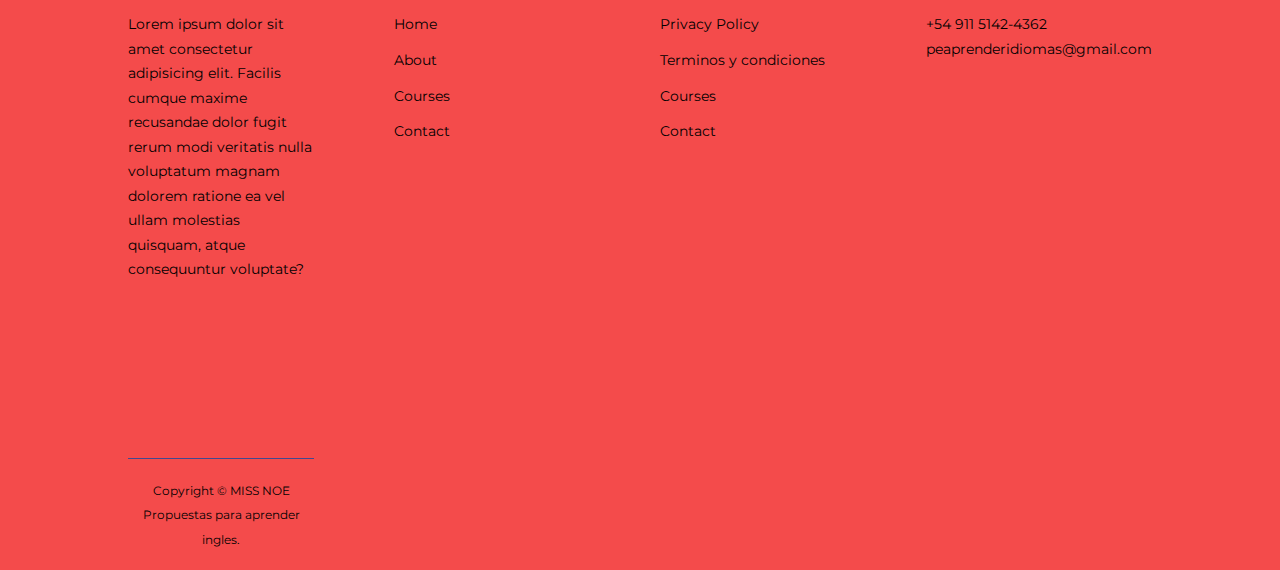
==== commit 044dd6d4: "refactor" ====
--- a/index.html
+++ b/index.html
@@ -73,7 +73,7 @@
                     deleniti dolorum officia, architecto ducimus dolores delectus autem dolor sapiente eos tempora quos
                     possimus qui voluptatem?
                 </p>
-                <a href="#" class="btn">Learn More</a>
+                <a href="#" class="btn btn-primary"><h4>Learn More</h4></a>
             </div>
             <div class="categories_right">
                 <article class="category">
@@ -122,7 +122,7 @@
             <div class="container courses_container">
                 <article class="course">
                     <div class="course_image">
-                        <img src="./images/course1.jpg">
+                        <img src="./imagenesNoe/aula-virtual.jpg">
                     </div>
                     <div class="course_info">
                         <h4>Responsive Disign</h4>
@@ -133,7 +133,7 @@
 
                 <article class="course">
                     <div class="course_image">
-                        <img src="./images/course2.jpg">
+                        <img src="./imagenesNoe/pilas-libros.jpg">
                     </div>
                     <div class="course_info">
                         <h4>Responsive Disign</h4>
@@ -144,7 +144,7 @@
 
                 <article class="course">
                     <div class="course_image">
-                        <img src="./images/course3.jpg">
+                        <img src="./imagenesNoe/concepto-educacion.jpg">
                     </div>
                     <div class="course_info">
                         <h4>Responsive Disign</h4>
--- a/css/style.css
+++ b/css/style.css
@@ -18,7 +18,7 @@
   --color-light: rgba(255, 255, 255, 0.7);
   --color-black: #000;
   --color-bg: #1f2641;
-  --color-bg1: #2e3267;
+  --color-bg1:  rgb(244, 75, 75);
   --color-bg2: #424890;
   --color-bg3: #abebc6;
   --color-bg4: #d1f2eb;
@@ -95,7 +95,7 @@
 .btn:hover {
   background: transparent;
   color: var(--color-RU);
-  border-color: var(--color-RU);
+  border-color: var(--color-bg1);
 }
 
 .btn-primary {
@@ -114,7 +114,7 @@
   z-index: 11;
 }
 .window-scroll {
-  background: var(--color-RU);
+  background: var(--color-bg1);
   box-shadow: 0 1rem 2rem rgba(0, 0, 0, 0.2);
 }
 .nav_container {
@@ -125,6 +125,7 @@
 }
 nav button {
   display: none;
+  background: var(--color-UR);
 }
 
 .nav_menu {
@@ -139,7 +140,7 @@
 }
 
 .nav_menu a:hover {
-  color: var(--color-bg5);
+  color: var(--color-bg1);
   border-color: var(--color-RU);
 }
 
@@ -168,7 +169,7 @@
 /*------- CATEGORIAS --------*/
 
 .categories {
-  background: var(--color-RU);
+  background: var(--color-UR);
   height: 29rem;
 }
 .categories h1 {
@@ -194,12 +195,13 @@
 }
 
 .category {
-  background: var(--color-RU);
+  background: var(--color-bg1);
   padding: 2rem;
   border-radius: 2rem;
   transition: var(--transition);
 }
 .category:hover {
+  background: var(--color-UR);
   box-shadow: 0 3rem 3rem rgba(0, 0, 0, 0.3);
   z-index: 1;
 }
@@ -266,8 +268,10 @@
   transition: var(--transition);
 }
 .course:hover {
-  background: transparent;
-  border-color: var(--color-primary);
+  background: var(--color-UR);
+  border-color: var(--color-UR);
+  box-shadow: 0 3rem 3rem rgba(0, 0, 0, 0.3);
+  z-index: 1;
 }
 .course_info {
   padding: 2rem;
@@ -281,8 +285,9 @@
 /*------- PREGUNTAS FRECUENTES --------*/
 
 .faqs {
-  background: var(--color-bg1);
+  background: var(--color-UR);
   box-shadow: inset 0 0 3rem rgba(0, 0, 0, 0.5);
+  transition: var(--transition)
 }
 
 .faqs_container {
@@ -297,9 +302,20 @@
   align-items: center;
   gap: 1.4rem;
   height: fit-content;
-  background: var(--color-primary);
+  background: var(--color-bg1);
   cursor: pointer;
-}
+ ;
+}
+
+.faq:hover{
+    background: var(--color-UR);
+    border-color: var(--color-UR);
+    box-shadow: inset 0 0 3rem rgba(0, 0, 0, 0.5);
+    box-shadow: 0 3rem 3rem rgba(0, 0, 0, 0.3);
+    z-index: 1;
+
+
+} 
 
 .faq h4 {
   font-size: 1rem;
@@ -415,7 +431,7 @@
 
 @media screen and (max-width: 1024px) {
   body {
-    background: #af7ac5;
+    background: var(--color-UR);
   }
   .container {
     width: var(--container-width-md);
@@ -439,7 +455,7 @@
     display: inline-block;
     background: transparent;
     font-size: 1.8rem;
-    color: var(--color-white);
+    color: var(--color-bg1);
     cursor: pointer;
   }
   nav button#close-menu-btn {
@@ -486,7 +502,7 @@
   }
 
   .nav_menu li a {
-    background: var(--color-primary);
+    background: var(--color-bg1);
     box-shadow: -4rem 6rem 10rem rgba(0, 0, 0, 0.6);
     width: 100%;
     height: 100%;
@@ -496,7 +512,7 @@
   }
 
   .nav_menu li a:hover {
-    background: var(--color-bg2);
+    background: var(--color-UR);
     color: var(--color-white);
   }
 
@@ -515,6 +531,7 @@
   /*-------------- CATEGORIAS ---------------------*/
   .categories {
     height: auto;
+    background: var(--color-UR);
   }
   .categories_container {
     grid-template-columns: 1fr;
@@ -523,6 +540,57 @@
   .categories_left {
     margin-right: 0;
   }
+
+  
+
+  
+  .category {
+    background: var(--color-bg1);
+    border-radius: 2rem;
+    transition: var(--transition);
+  }
+  .category:hover {
+    background: var(--color-UR);
+    box-shadow: 0 3rem 3rem rgba(0, 0, 0, 0.3);
+    z-index: 1;
+  }
+  
+  .category:nth-child(1) .category_icon {
+    background: transparent;
+    border-radius: 50%;
+  }
+  
+  .category:nth-child(2) .category_icon {
+    background: transparent;
+    border-radius: 50%;
+  }
+  
+  .category:nth-child(3) .category_icon {
+    background: transparent;
+    border-radius: 50%;
+  }
+  
+  .category:nth-child(4) .category_icon {
+    background: transparent;
+    border-radius: 50%;
+  }
+  
+  .category:nth-child(5) .category_icon {
+    background: transparent;
+    border-radius: 50%;
+  }
+  
+  .category:nth-child(6) .category_icon {
+    background: transparent;
+    border-radius: 50%;
+  }
+  
+  .category_icon {
+    background: var(--color-primary);
+    border-radius: 0.9rem;
+  }
+  
+  
 
   /*-------------- CURSOS POPULARES ---------------------*/
   .course {
@@ -620,5 +688,4 @@
   }
 
   /*--------- TEST --------------------------------*/
-
-}
+}
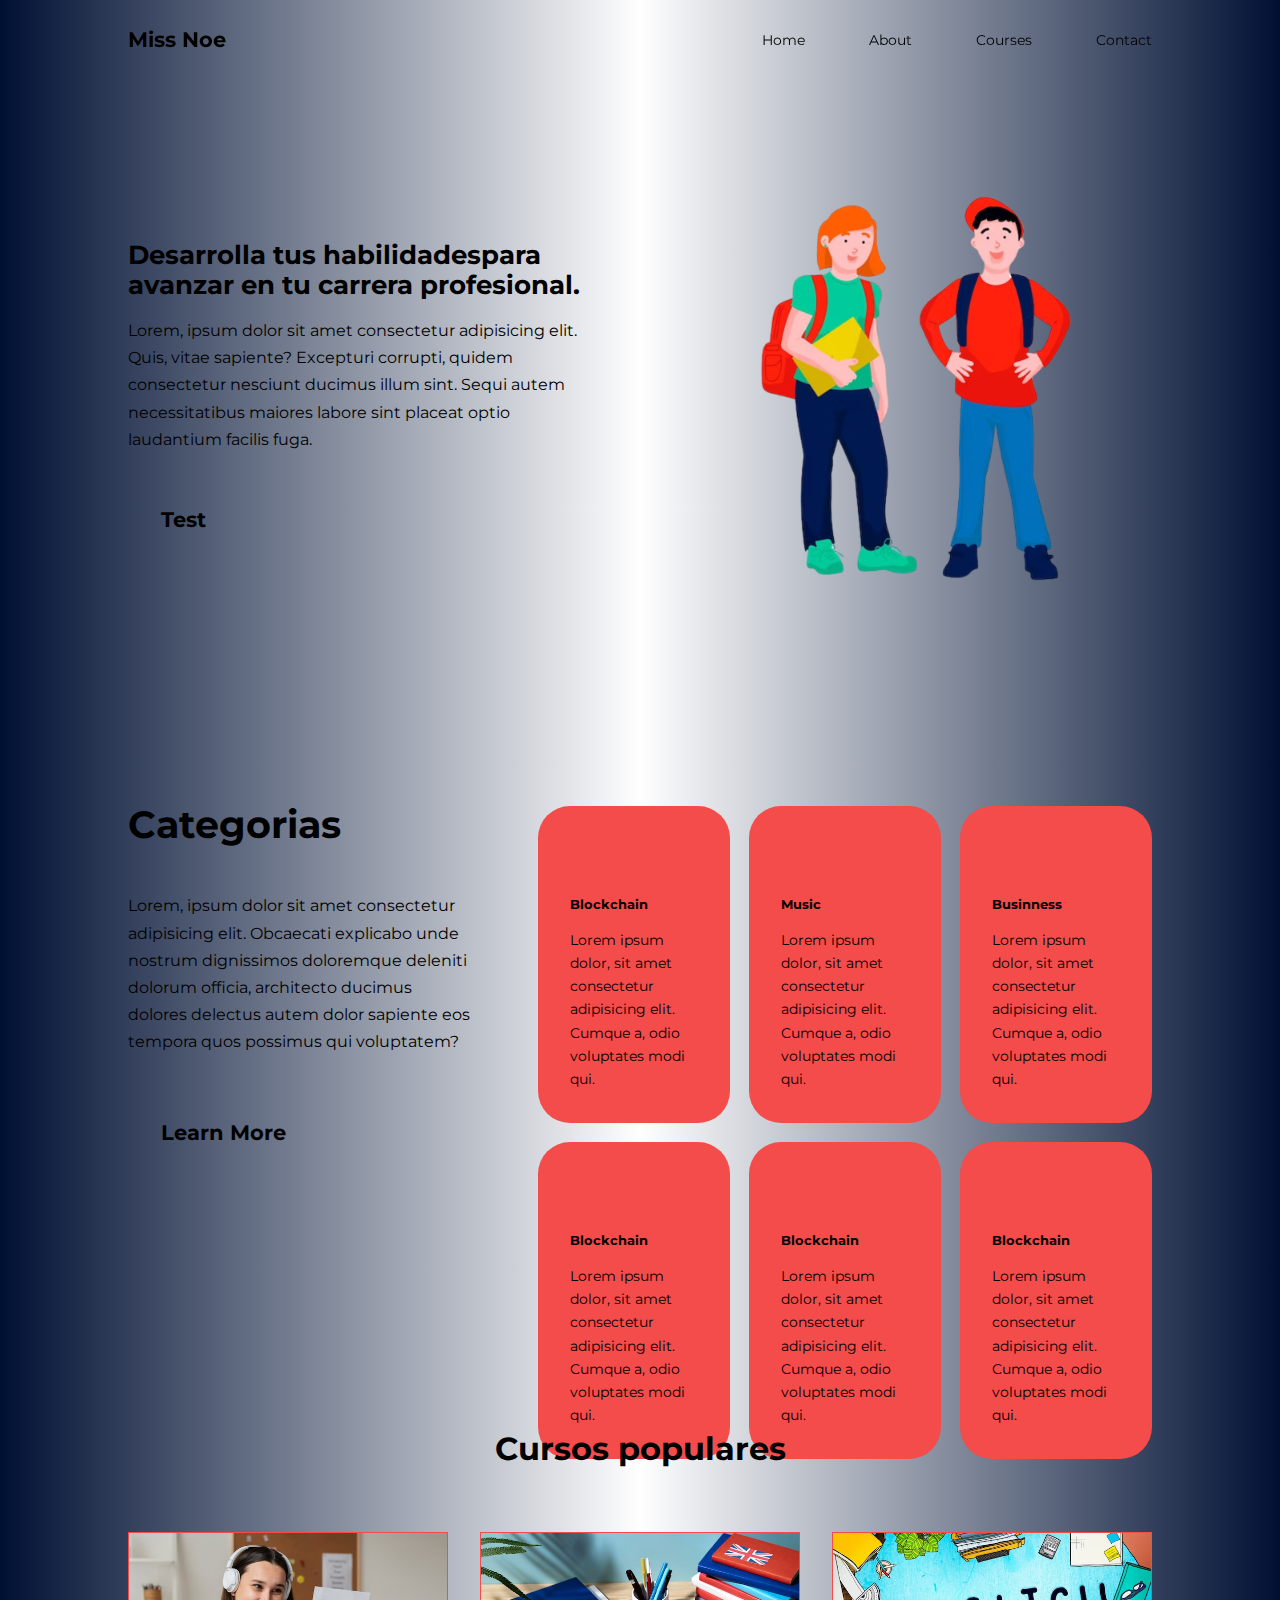
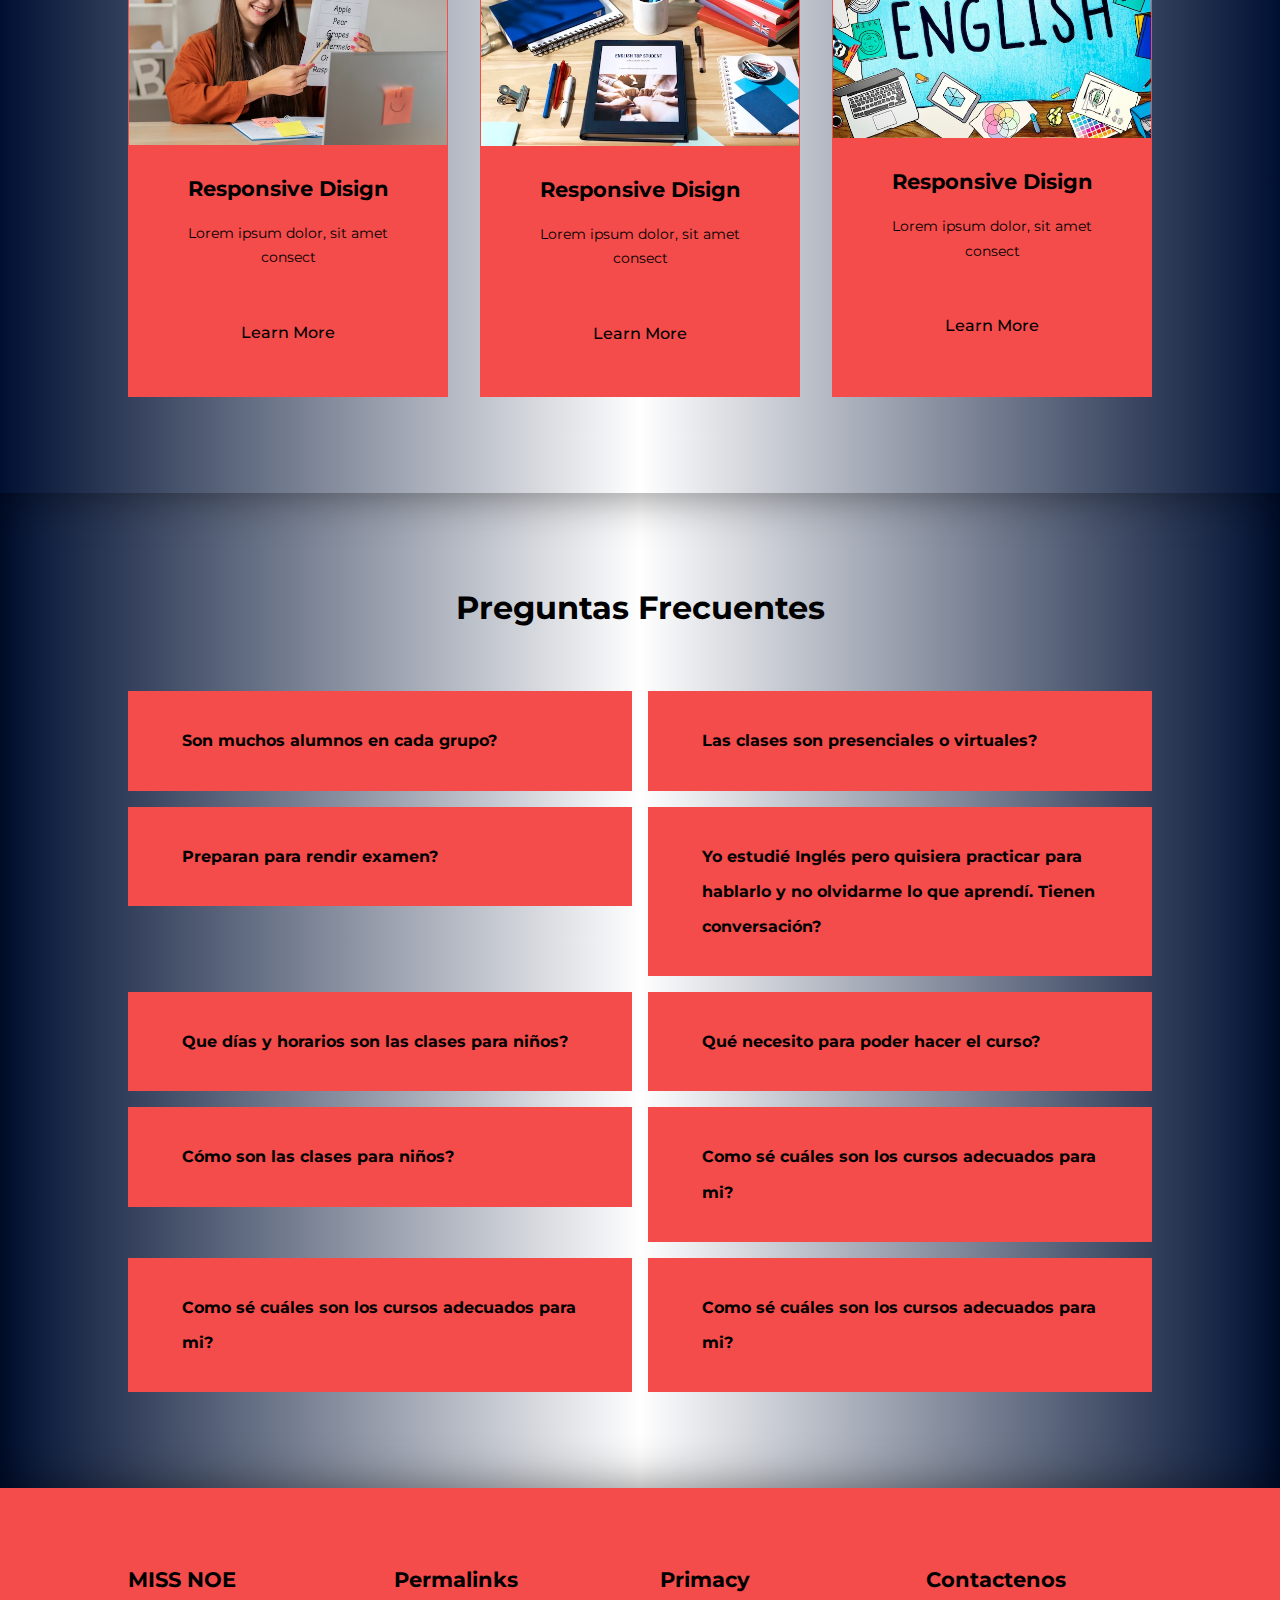
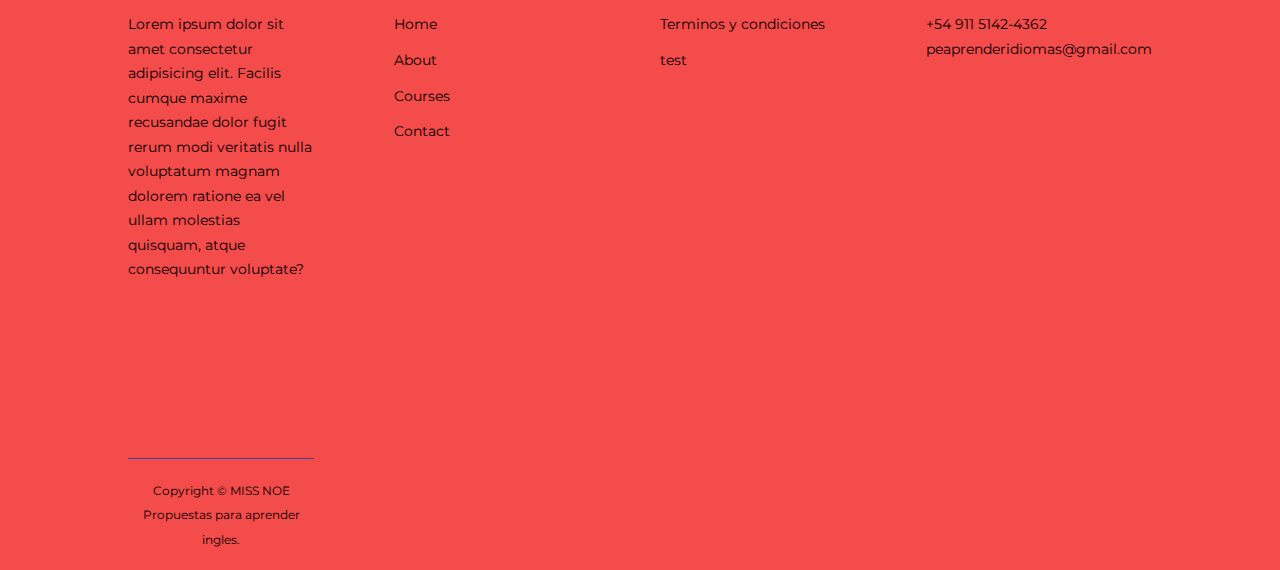
==== commit 5510d1a2: "mate" ====
--- a/index.html
+++ b/index.html
@@ -15,7 +15,7 @@
         rel="stylesheet">
 
     <!-- SWIPER CSS -->
-   <!-- <link rel="stylesheet" href="https://unpkg.com/swiper/swiper-bundle.min.css" />-->
+    <!-- <link rel="stylesheet" href="https://unpkg.com/swiper/swiper-bundle.min.css" />-->
 
 
     <link rel="stylesheet" href="./css/style.css">
@@ -51,7 +51,9 @@
                     placeat
                     optio laudantium facilis fuga.
                 </p>
-                <a href="test.html" class="btn btn-primary"><H4>Test</H4></a>
+                <a href="test.html" class="btn btn-primary">
+                    <H4>Test</H4>
+                </a>
 
             </div>
             <div class="header_right">
@@ -73,7 +75,9 @@
                     deleniti dolorum officia, architecto ducimus dolores delectus autem dolor sapiente eos tempora quos
                     possimus qui voluptatem?
                 </p>
-                <a href="#" class="btn btn-primary"><h4>Learn More</h4></a>
+                <a href="#" class="btn btn-primary">
+                    <h4>Learn More</h4>
+                </a>
             </div>
             <div class="categories_right">
                 <article class="category">
@@ -251,7 +255,7 @@
 
             <!-========= FIN DE PREGUNTAS FRECUENTES=========->
 
-                
+
 
                 <footer class="footer">
                     <div class="container footer_container">
@@ -264,7 +268,7 @@
                                 molestias quisquam, atque consequuntur voluptate?
                             </p>
                         </div>
-                
+
                         <div class="footer_2">
                             <h4>Permalinks</h4>
                             <ul class="permalinks">
@@ -282,17 +286,17 @@
                                 </li>
                             </ul>
                         </div>
-                
+
                         <div class="footer_3">
                             <h4>Primacy</h4>
                             <ul class="privacy">
-                                <li><a href="#">Privacy Policy</a></li>
+
                                 <li><a href="#">Terminos y condiciones</a></li>
-                                <li><a href="#">Courses</a></li>
-                                <li><a href="#">Contact</a></li>
+                                <li><a href="test.html">test</a></li>
+
                             </ul>
                         </div>
-                
+
                         <div class="footer_4">
                             <h4>Contactenos</h4>
                             <div>
@@ -306,21 +310,21 @@
                                 <li><a href="#"><i class="uil uil-linkedin-alt"></i></a></li>
                             </ul>
                         </div>
-                
+
                         <div class="footer_copyright">
                             <small>Copyright &copy; MISS NOE Propuestas para aprender ingles.</small>
                         </div>
                     </div>
                 </footer>
-                
+
 
 
 
 
                 <!-- Scripts de JavaScript van al final del cuerpo para mejorar el rendimiento de la carga -->
                 <script src="./main.js"></script>
-              
-               
+
+
 
 
 
--- a/css/style.css
+++ b/css/style.css
@@ -96,6 +96,7 @@
   background: transparent;
   color: var(--color-RU);
   border-color: var(--color-bg1);
+  cursor: pointer;
 }
 
 .btn-primary {
@@ -335,55 +336,21 @@
   display: block;
 }
 
-/*------- TESTIMONIO --------*/
-
-.testimonials__container {
-  overflow-x: hidden;
-  position: relative;
-  margin-bottom: 5rem;
-}
-
-.testimonial {
-  padding-top: 2rem;
-}
-
-.avatar {
-  width: 6rem;
-  height: 6rem;
-  border-radius: 50%;
-  overflow: hidden;
-  margin: 0 auto 1rem;
-  border: 1rem solid var(--color-bg1);
-}
-
-.testimonial_info {
-  text-align: center;
-}
-
-.testimonial_body {
-  background: var(--color-primary);
-  padding: 2rem;
-  margin-top: 3rem;
-  position: relative;
-}
-
-.testimonial_body::before {
-  content: "";
-  display: block;
-  background: linear-gradient(
-    135deg,
-    transparent,
-    var(--color-primary),
-    var(--color-primary),
-    var(--color-primary)
-  );
-  width: 3rem;
-  height: 3rem;
-  position: absolute;
-  left: 50%;
-  top: -1.5rem;
-  transform: rotate(45deg);
-}
+/*-------  CONTACT --------*/
+#content {
+  width: 100%; /* Controla el ancho del div */
+  margin: 0 auto; /* Centra el div en la página */
+  padding: 20px; /* Agrega un relleno alrededor del contenido del div */
+  box-sizing: border-box; /* Asegura que el relleno y el borde del div no aumenten su tamaño total */
+}
+
+/* Agrega estos estilos en tu archivo de estilos CSS */
+.mensaje-oculto {
+  display: none;
+ 
+}
+
+
 
 /*------- FOOTER --------*/
 
@@ -597,7 +564,7 @@
     margin-top: 0;
   }
   .courses_container {
-    grid-template-columns: 1fr 1fr;
+    grid-template-columns: (1, 2fr);
   }
 
   /*-------------- PREGUNT FRECUENTES ---------------------*/
@@ -666,11 +633,6 @@
     background: var(--color-UR);
   }
 
-  /*-------------- TESTIMONIOS ---------------------*/
-  .testimonial_body {
-    padding: 1.2rem;
-    background: var(--color-UR);
-  }
 
   /*-------------- FOOTER ---------------------*/
   .footer_container {
